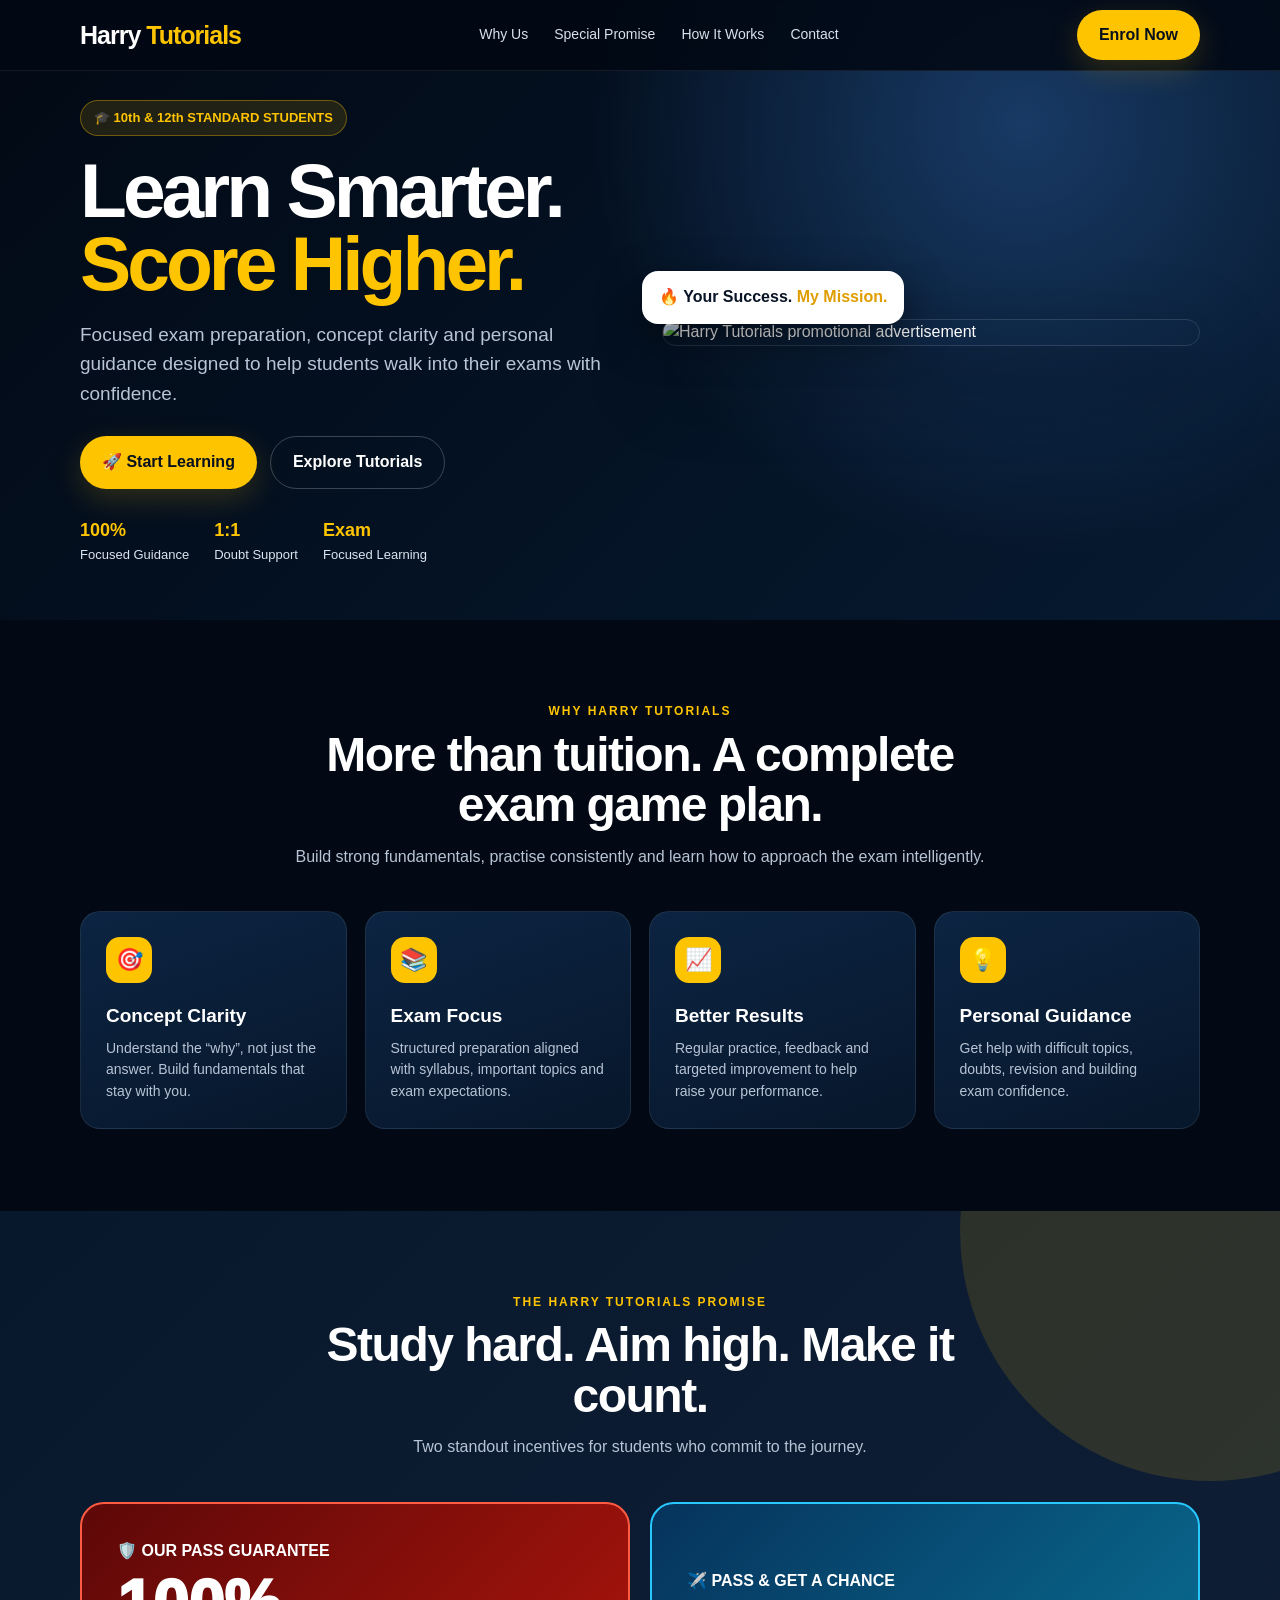
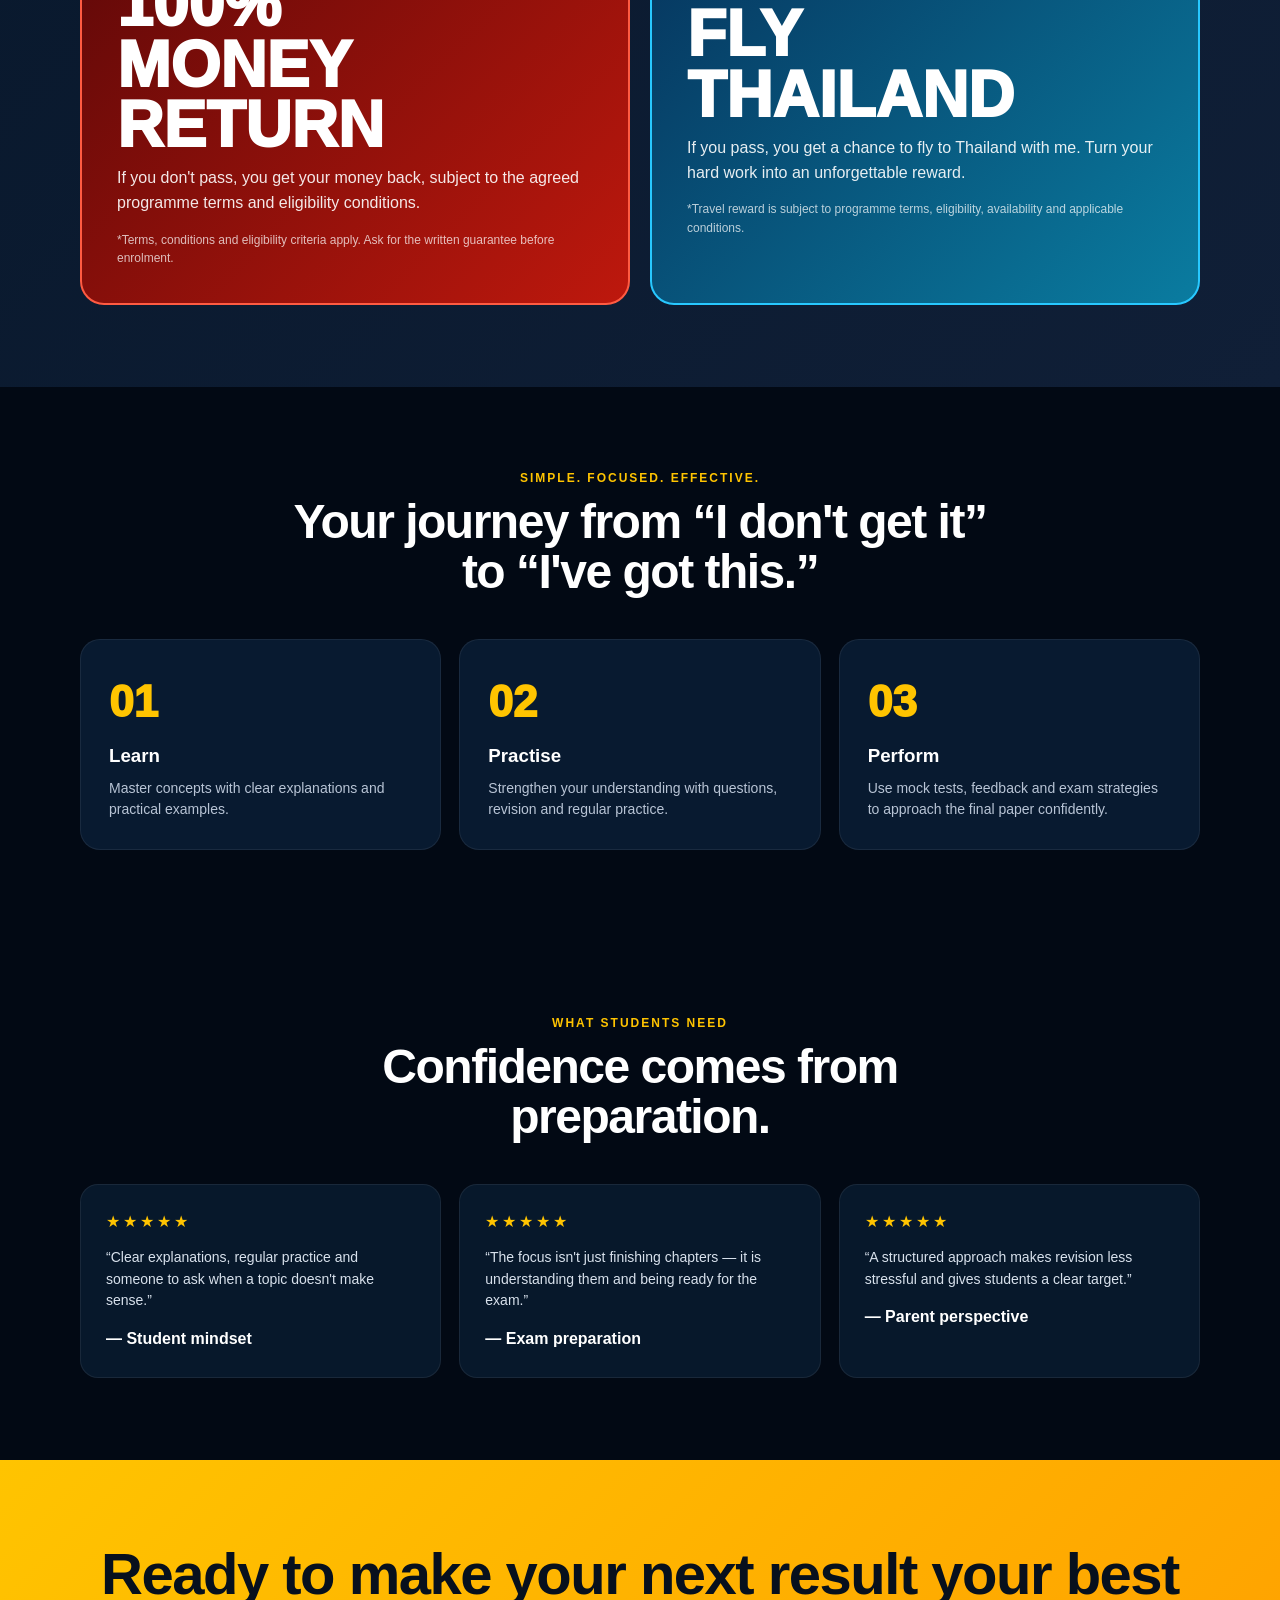
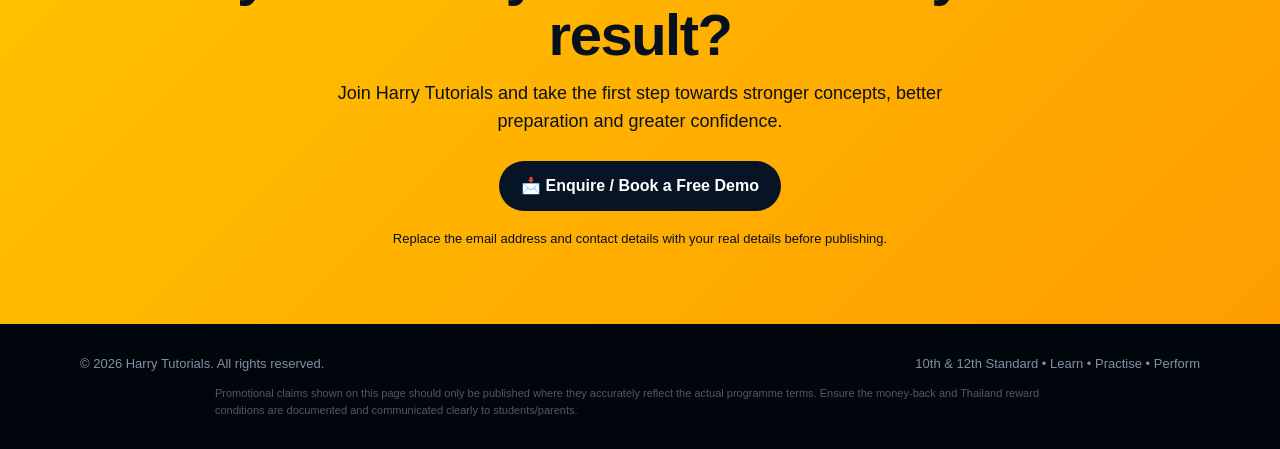
==== index.html @ f88ed21f "Add Harry Tutorials landing page" ====
<!doctype html>
<html lang="en">
<head>
<meta charset="utf-8">
<meta name="viewport" content="width=device-width,initial-scale=1">
<title>Harry Tutorials | Learn Smarter. Score Higher.</title>
<meta name="description" content="Harry Tutorials — focused learning, exam preparation and personalised guidance for 10th and 12th standard students.">
<style>
:root {--navy:#020914;--yellow:#ffc400;--white:#fff;--muted:#b8c4d5}
*{box-sizing:border-box;margin:0;padding:0}html{scroll-behavior:smooth}
body{font-family:Inter,Arial,Helvetica,sans-serif;background:var(--navy);color:var(--white);line-height:1.55}a{color:inherit;text-decoration:none}
.container{width:min(1120px,92%);margin:auto}nav{position:fixed;top:0;left:0;right:0;z-index:20;background:rgba(2,9,20,.88);backdrop-filter:blur(14px);border-bottom:1px solid rgba(255,255,255,.08)}
.navin{height:70px;display:flex;align-items:center;justify-content:space-between}.logo{font-size:25px;font-weight:900;letter-spacing:-1px}.logo span{color:var(--yellow)}
.navlinks{display:flex;gap:26px;font-size:14px;color:#d9e1ec}.navlinks a:hover{color:var(--yellow)}
.btn{display:inline-flex;align-items:center;justify-content:center;gap:8px;background:var(--yellow);color:#07101d;font-weight:900;padding:13px 22px;border-radius:999px;border:0;cursor:pointer;box-shadow:0 10px 30px rgba(255,196,0,.18);transition:.25s}.btn:hover{transform:translateY(-2px)}
.hero{padding:100px 0 55px;background:radial-gradient(circle at 80% 20%,#183a65 0,transparent 38%),linear-gradient(135deg,#020914,#061a31)}.heroGrid{display:grid;grid-template-columns:1fr 1fr;gap:44px;align-items:center}
.badge{display:inline-block;background:rgba(255,196,0,.12);border:1px solid rgba(255,196,0,.35);color:var(--yellow);padding:7px 13px;border-radius:999px;font-weight:800;font-size:13px;margin-bottom:18px}
h1{font-size:clamp(45px,6vw,78px);line-height:.95;letter-spacing:-4px;margin-bottom:20px}h1 span{color:var(--yellow)}.hero p{font-size:19px;color:var(--muted);max-width:590px;margin-bottom:28px}.actions{display:flex;gap:13px;flex-wrap:wrap}
.btn.secondary{background:transparent;color:#fff;border:1px solid rgba(255,255,255,.22);box-shadow:none}.trust{display:flex;gap:25px;margin-top:28px;color:#dce5ef;font-size:13px;flex-wrap:wrap}.trust strong{color:var(--yellow);font-size:18px;display:block}
.heroImg{position:relative}.heroImg img{width:100%;display:block;border-radius:22px;border:1px solid rgba(255,255,255,.12);box-shadow:0 30px 80px rgba(0,0,0,.45)}.float{position:absolute;bottom:22px;left:-20px;background:#fff;color:#081426;padding:14px 17px;border-radius:16px;font-weight:900;box-shadow:0 15px 40px #0008}.float span{color:#df9d00}
section{padding:82px 0}.sectionHead{text-align:center;max-width:700px;margin:0 auto 42px}.kicker{color:var(--yellow);font-weight:900;text-transform:uppercase;letter-spacing:2px;font-size:12px}h2{font-size:clamp(31px,4vw,48px);line-height:1.05;margin:9px 0 14px;letter-spacing:-1.5px}.sectionHead p{color:var(--muted)}
.cards{display:grid;grid-template-columns:repeat(4,1fr);gap:18px}.card{background:linear-gradient(160deg,#0c2442,#07172b);border:1px solid rgba(255,255,255,.08);padding:25px;border-radius:20px;transition:.25s}.card:hover{transform:translateY(-6px);border-color:rgba(255,196,0,.35)}.icon{width:46px;height:46px;display:grid;place-items:center;background:var(--yellow);color:#081426;border-radius:14px;font-size:22px;margin-bottom:18px}.card h3{font-size:19px;margin-bottom:7px}.card p{color:var(--muted);font-size:14px}
.promise{background:linear-gradient(135deg,#08182c,#101f37);position:relative;overflow:hidden}.promise:before{content:"";position:absolute;width:500px;height:500px;background:#ffc40022;border-radius:50%;right:-180px;top:-230px}.promiseGrid{display:grid;grid-template-columns:1fr 1fr;gap:20px;position:relative}.promiseCard{padding:35px;border-radius:24px;min-height:260px;display:flex;flex-direction:column;justify-content:center}.refund{background:linear-gradient(135deg,#5d0808,#be180d);border:2px solid #ff5b42}.thailand{background:linear-gradient(135deg,#06335c,#0a7ca0);border:2px solid #28c8ff}.promiseCard .big{font-size:clamp(38px,5vw,65px);font-weight:1000;line-height:.95;margin:10px 0}.promiseCard p{color:#fff;opacity:.9}.small{font-size:12px;opacity:.72;margin-top:15px}
.steps{display:grid;grid-template-columns:repeat(3,1fr);gap:18px}.step{background:#081a30;border-radius:20px;padding:28px;border:1px solid rgba(255,255,255,.07)}.num{font-size:44px;font-weight:1000;color:var(--yellow)}.step h3{margin:4px 0 8px}.step p{color:var(--muted);font-size:14px}
.testimonial{background:#07182b;border:1px solid rgba(255,255,255,.07);padding:25px;border-radius:18px}.testimonials{display:grid;grid-template-columns:repeat(3,1fr);gap:18px}.stars{color:var(--yellow);letter-spacing:3px;margin-bottom:12px}.testimonial p{color:#d8e1ec;font-size:14px}.testimonial b{display:block;margin-top:15px}
.cta{padding:75px 0;background:linear-gradient(135deg,#ffc400,#ff9d00);color:#07101d;text-align:center}.cta h2{font-size:clamp(35px,5vw,58px)}.cta p{max-width:650px;margin:0 auto 25px;font-size:18px}.cta .btn{background:#071426;color:#fff;box-shadow:none}
footer{padding:30px 0;background:#01060d;color:#8290a3;font-size:13px}.footerin{display:flex;justify-content:space-between;gap:20px;flex-wrap:wrap}.notice{font-size:11px;opacity:.6;margin-top:10px;max-width:850px}
@media(max-width:850px){.navlinks{display:none}.heroGrid,.promiseGrid{grid-template-columns:1fr}.hero{padding-top:95px}.cards{grid-template-columns:1fr 1fr}.steps,.testimonials{grid-template-columns:1fr}.float{left:10px}}
@media(max-width:520px){.cards{grid-template-columns:1fr}section{padding:62px 0}h1{letter-spacing:-2px}}
</style>
</head>
<body>
<nav><div class="container navin"><div class="logo">Harry <span>Tutorials</span></div><div class="navlinks"><a href="#why">Why Us</a><a href="#promise">Special Promise</a><a href="#how">How It Works</a><a href="#contact">Contact</a></div><a class="btn" href="#contact">Enrol Now</a></div></nav>
<header class="hero"><div class="container heroGrid"><div><div class="badge">🎓 10th & 12th STANDARD STUDENTS</div><h1>Learn Smarter.<br><span>Score Higher.</span></h1><p>Focused exam preparation, concept clarity and personal guidance designed to help students walk into their exams with confidence.</p><div class="actions"><a class="btn" href="#contact">🚀 Start Learning</a><a class="btn secondary" href="#why">Explore Tutorials</a></div><div class="trust"><div><strong>100%</strong>Focused Guidance</div><div><strong>1:1</strong>Doubt Support</div><div><strong>Exam</strong>Focused Learning</div></div></div><div class="heroImg"><img src="harry-tutorials-ad.png" alt="Harry Tutorials promotional advertisement"><div class="float">🔥 Your Success. <span>My Mission.</span></div></div></div></header>
<section id="why"><div class="container"><div class="sectionHead"><div class="kicker">Why Harry Tutorials</div><h2>More than tuition. A complete exam game plan.</h2><p>Build strong fundamentals, practise consistently and learn how to approach the exam intelligently.</p></div><div class="cards"><div class="card"><div class="icon">🎯</div><h3>Concept Clarity</h3><p>Understand the “why”, not just the answer. Build fundamentals that stay with you.</p></div><div class="card"><div class="icon">📚</div><h3>Exam Focus</h3><p>Structured preparation aligned with syllabus, important topics and exam expectations.</p></div><div class="card"><div class="icon">📈</div><h3>Better Results</h3><p>Regular practice, feedback and targeted improvement to help raise your performance.</p></div><div class="card"><div class="icon">💡</div><h3>Personal Guidance</h3><p>Get help with difficult topics, doubts, revision and building exam confidence.</p></div></div></div></section>
<section id="promise" class="promise"><div class="container"><div class="sectionHead"><div class="kicker">The Harry Tutorials Promise</div><h2>Study hard. Aim high. Make it count.</h2><p>Two standout incentives for students who commit to the journey.</p></div><div class="promiseGrid"><div class="promiseCard refund"><div>🛡️ <b>OUR PASS GUARANTEE</b></div><div class="big">100%<br>MONEY RETURN</div><p>If you don't pass, you get your money back, subject to the agreed programme terms and eligibility conditions.</p><div class="small">*Terms, conditions and eligibility criteria apply. Ask for the written guarantee before enrolment.</div></div><div class="promiseCard thailand"><div>✈️ <b>PASS & GET A CHANCE</b></div><div class="big">FLY<br>THAILAND</div><p>If you pass, you get a chance to fly to Thailand with me. Turn your hard work into an unforgettable reward.</p><div class="small">*Travel reward is subject to programme terms, eligibility, availability and applicable conditions.</div></div></div></div></section>
<section id="how"><div class="container"><div class="sectionHead"><div class="kicker">Simple. Focused. Effective.</div><h2>Your journey from “I don't get it” to “I've got this.”</h2></div><div class="steps"><div class="step"><div class="num">01</div><h3>Learn</h3><p>Master concepts with clear explanations and practical examples.</p></div><div class="step"><div class="num">02</div><h3>Practise</h3><p>Strengthen your understanding with questions, revision and regular practice.</p></div><div class="step"><div class="num">03</div><h3>Perform</h3><p>Use mock tests, feedback and exam strategies to approach the final paper confidently.</p></div></div></div></section>
<section><div class="container"><div class="sectionHead"><div class="kicker">What Students Need</div><h2>Confidence comes from preparation.</h2></div><div class="testimonials"><div class="testimonial"><div class="stars">★★★★★</div><p>“Clear explanations, regular practice and someone to ask when a topic doesn't make sense.”</p><b>— Student mindset</b></div><div class="testimonial"><div class="stars">★★★★★</div><p>“The focus isn't just finishing chapters — it is understanding them and being ready for the exam.”</p><b>— Exam preparation</b></div><div class="testimonial"><div class="stars">★★★★★</div><p>“A structured approach makes revision less stressful and gives students a clear target.”</p><b>— Parent perspective</b></div></div></div></section>
<section id="contact" class="cta"><div class="container"><h2>Ready to make your next result your best result?</h2><p>Join Harry Tutorials and take the first step towards stronger concepts, better preparation and greater confidence.</p><a class="btn" href="mailto:harrytutorials@example.com?subject=Harry%20Tutorials%20Enquiry">📩 Enquire / Book a Free Demo</a><p style="font-size:13px;margin-top:18px;margin-bottom:0">Replace the email address and contact details with your real details before publishing.</p></div></section>
<footer><div class="container footerin"><div>© 2026 Harry Tutorials. All rights reserved.</div><div>10th & 12th Standard • Learn • Practise • Perform</div></div><div class="container notice">Promotional claims shown on this page should only be published where they accurately reflect the actual programme terms. Ensure the money-back and Thailand reward conditions are documented and communicated clearly to students/parents.</div></footer>
</body></html>
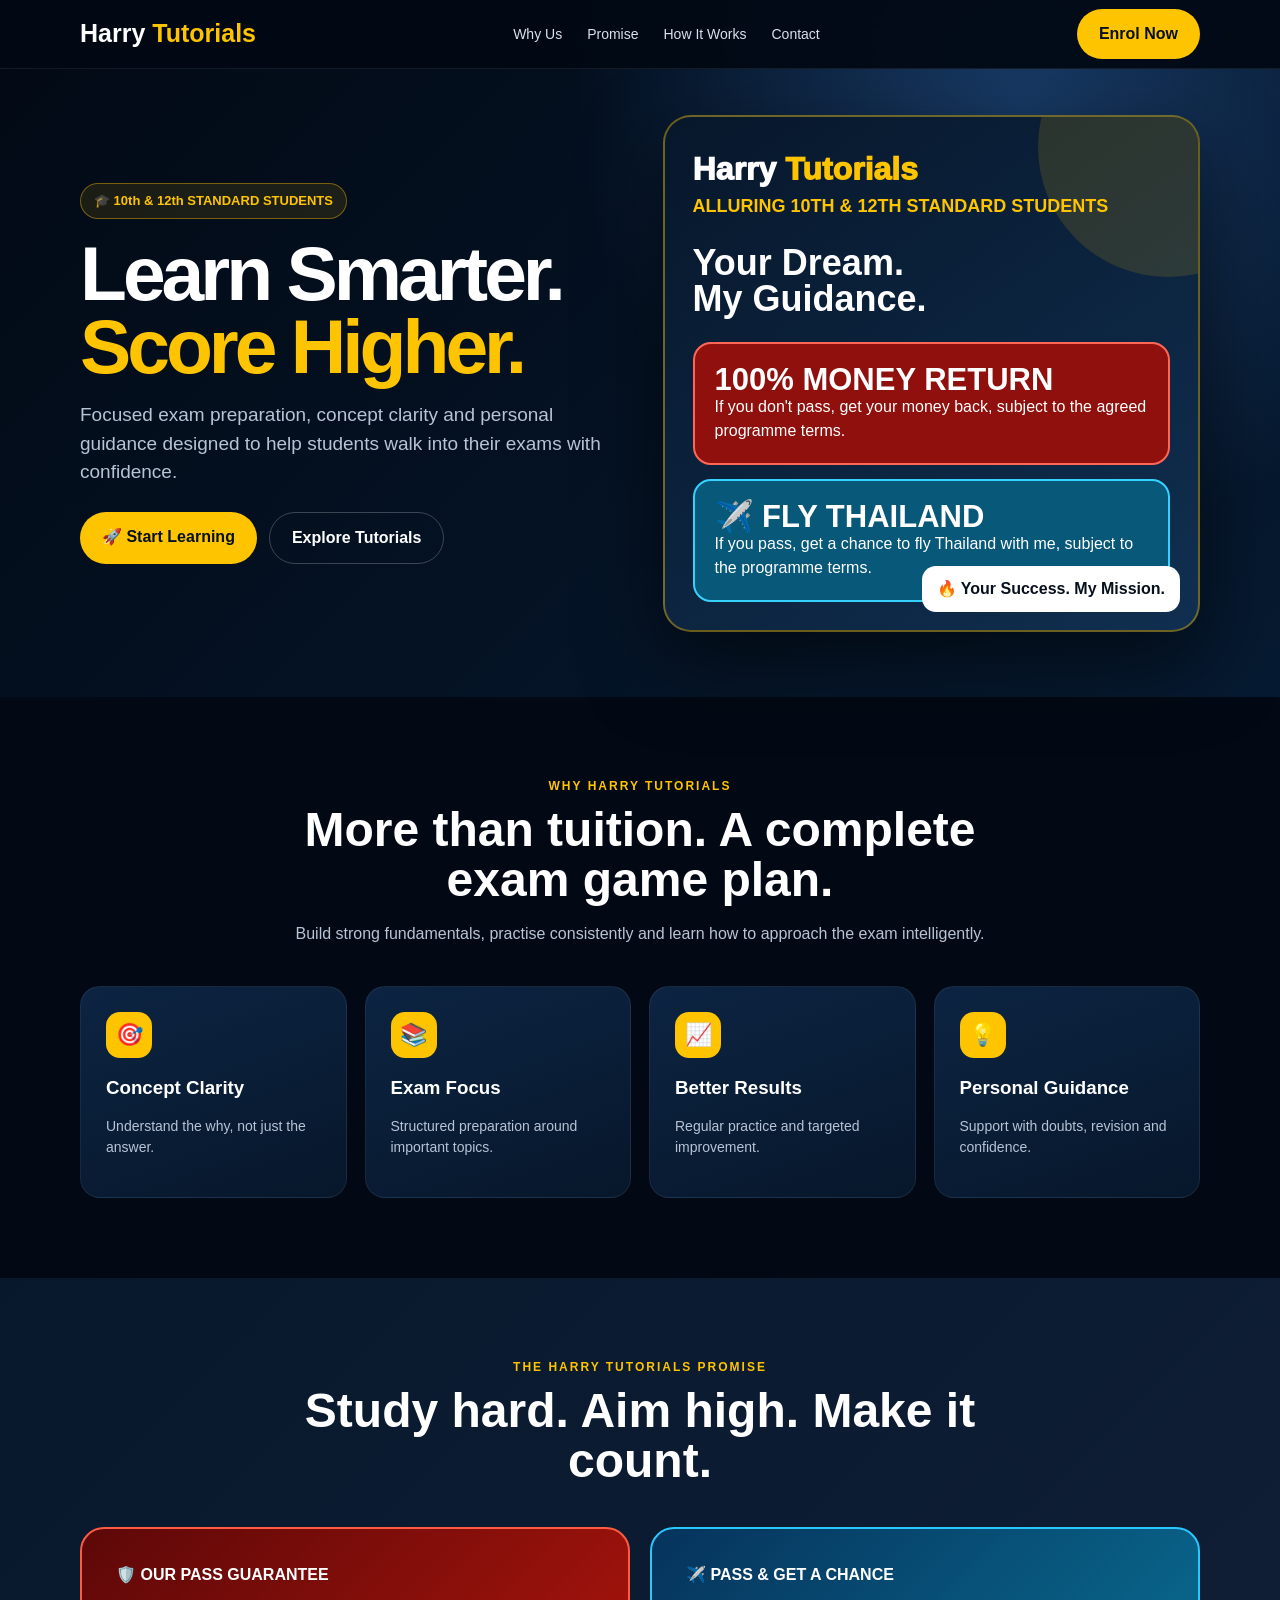
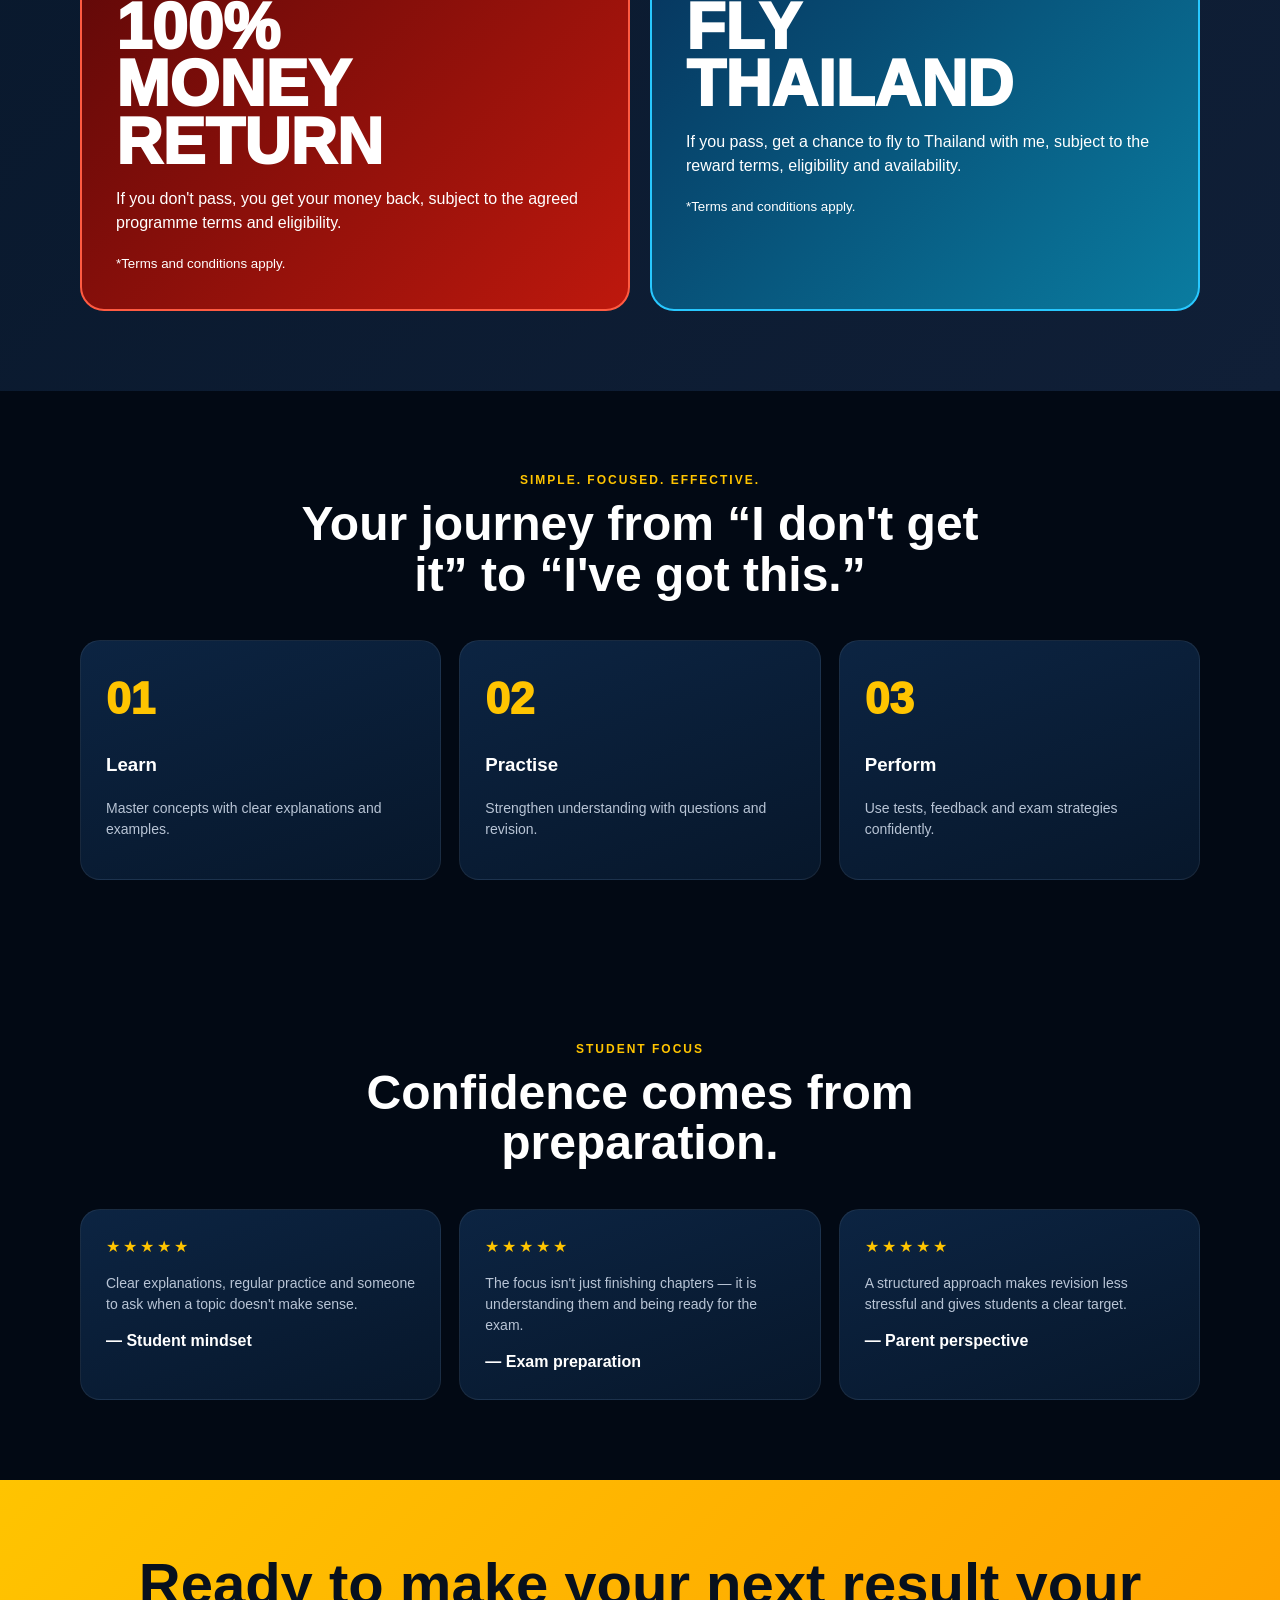
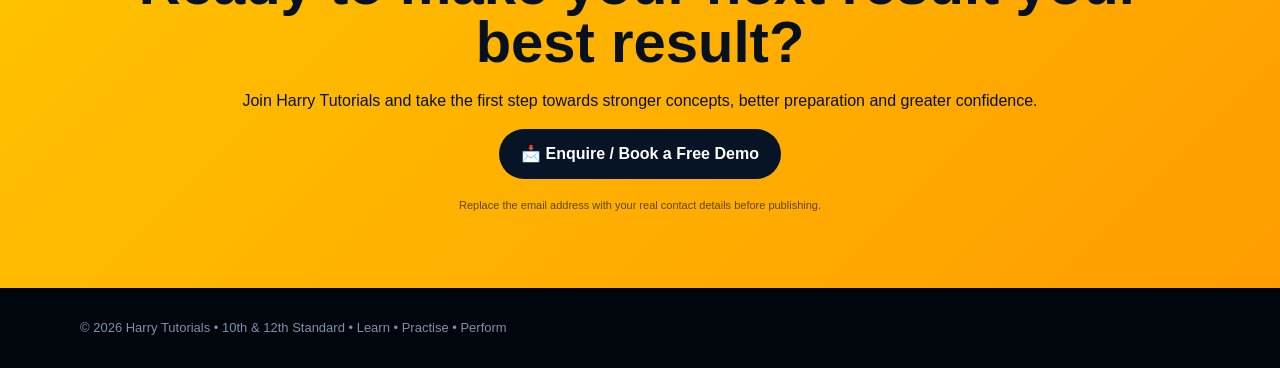
==== commit c828e32d: "Improve Harry Tutorials landing page" ====
--- a/index.html
+++ b/index.html
@@ -1,41 +1 @@
-<!doctype html>
-<html lang="en">
-<head>
-<meta charset="utf-8">
-<meta name="viewport" content="width=device-width,initial-scale=1">
-<title>Harry Tutorials | Learn Smarter. Score Higher.</title>
-<meta name="description" content="Harry Tutorials — focused learning, exam preparation and personalised guidance for 10th and 12th standard students.">
-<style>
-:root {--navy:#020914;--yellow:#ffc400;--white:#fff;--muted:#b8c4d5}
-*{box-sizing:border-box;margin:0;padding:0}html{scroll-behavior:smooth}
-body{font-family:Inter,Arial,Helvetica,sans-serif;background:var(--navy);color:var(--white);line-height:1.55}a{color:inherit;text-decoration:none}
-.container{width:min(1120px,92%);margin:auto}nav{position:fixed;top:0;left:0;right:0;z-index:20;background:rgba(2,9,20,.88);backdrop-filter:blur(14px);border-bottom:1px solid rgba(255,255,255,.08)}
-.navin{height:70px;display:flex;align-items:center;justify-content:space-between}.logo{font-size:25px;font-weight:900;letter-spacing:-1px}.logo span{color:var(--yellow)}
-.navlinks{display:flex;gap:26px;font-size:14px;color:#d9e1ec}.navlinks a:hover{color:var(--yellow)}
-.btn{display:inline-flex;align-items:center;justify-content:center;gap:8px;background:var(--yellow);color:#07101d;font-weight:900;padding:13px 22px;border-radius:999px;border:0;cursor:pointer;box-shadow:0 10px 30px rgba(255,196,0,.18);transition:.25s}.btn:hover{transform:translateY(-2px)}
-.hero{padding:100px 0 55px;background:radial-gradient(circle at 80% 20%,#183a65 0,transparent 38%),linear-gradient(135deg,#020914,#061a31)}.heroGrid{display:grid;grid-template-columns:1fr 1fr;gap:44px;align-items:center}
-.badge{display:inline-block;background:rgba(255,196,0,.12);border:1px solid rgba(255,196,0,.35);color:var(--yellow);padding:7px 13px;border-radius:999px;font-weight:800;font-size:13px;margin-bottom:18px}
-h1{font-size:clamp(45px,6vw,78px);line-height:.95;letter-spacing:-4px;margin-bottom:20px}h1 span{color:var(--yellow)}.hero p{font-size:19px;color:var(--muted);max-width:590px;margin-bottom:28px}.actions{display:flex;gap:13px;flex-wrap:wrap}
-.btn.secondary{background:transparent;color:#fff;border:1px solid rgba(255,255,255,.22);box-shadow:none}.trust{display:flex;gap:25px;margin-top:28px;color:#dce5ef;font-size:13px;flex-wrap:wrap}.trust strong{color:var(--yellow);font-size:18px;display:block}
-.heroImg{position:relative}.heroImg img{width:100%;display:block;border-radius:22px;border:1px solid rgba(255,255,255,.12);box-shadow:0 30px 80px rgba(0,0,0,.45)}.float{position:absolute;bottom:22px;left:-20px;background:#fff;color:#081426;padding:14px 17px;border-radius:16px;font-weight:900;box-shadow:0 15px 40px #0008}.float span{color:#df9d00}
-section{padding:82px 0}.sectionHead{text-align:center;max-width:700px;margin:0 auto 42px}.kicker{color:var(--yellow);font-weight:900;text-transform:uppercase;letter-spacing:2px;font-size:12px}h2{font-size:clamp(31px,4vw,48px);line-height:1.05;margin:9px 0 14px;letter-spacing:-1.5px}.sectionHead p{color:var(--muted)}
-.cards{display:grid;grid-template-columns:repeat(4,1fr);gap:18px}.card{background:linear-gradient(160deg,#0c2442,#07172b);border:1px solid rgba(255,255,255,.08);padding:25px;border-radius:20px;transition:.25s}.card:hover{transform:translateY(-6px);border-color:rgba(255,196,0,.35)}.icon{width:46px;height:46px;display:grid;place-items:center;background:var(--yellow);color:#081426;border-radius:14px;font-size:22px;margin-bottom:18px}.card h3{font-size:19px;margin-bottom:7px}.card p{color:var(--muted);font-size:14px}
-.promise{background:linear-gradient(135deg,#08182c,#101f37);position:relative;overflow:hidden}.promise:before{content:"";position:absolute;width:500px;height:500px;background:#ffc40022;border-radius:50%;right:-180px;top:-230px}.promiseGrid{display:grid;grid-template-columns:1fr 1fr;gap:20px;position:relative}.promiseCard{padding:35px;border-radius:24px;min-height:260px;display:flex;flex-direction:column;justify-content:center}.refund{background:linear-gradient(135deg,#5d0808,#be180d);border:2px solid #ff5b42}.thailand{background:linear-gradient(135deg,#06335c,#0a7ca0);border:2px solid #28c8ff}.promiseCard .big{font-size:clamp(38px,5vw,65px);font-weight:1000;line-height:.95;margin:10px 0}.promiseCard p{color:#fff;opacity:.9}.small{font-size:12px;opacity:.72;margin-top:15px}
-.steps{display:grid;grid-template-columns:repeat(3,1fr);gap:18px}.step{background:#081a30;border-radius:20px;padding:28px;border:1px solid rgba(255,255,255,.07)}.num{font-size:44px;font-weight:1000;color:var(--yellow)}.step h3{margin:4px 0 8px}.step p{color:var(--muted);font-size:14px}
-.testimonial{background:#07182b;border:1px solid rgba(255,255,255,.07);padding:25px;border-radius:18px}.testimonials{display:grid;grid-template-columns:repeat(3,1fr);gap:18px}.stars{color:var(--yellow);letter-spacing:3px;margin-bottom:12px}.testimonial p{color:#d8e1ec;font-size:14px}.testimonial b{display:block;margin-top:15px}
-.cta{padding:75px 0;background:linear-gradient(135deg,#ffc400,#ff9d00);color:#07101d;text-align:center}.cta h2{font-size:clamp(35px,5vw,58px)}.cta p{max-width:650px;margin:0 auto 25px;font-size:18px}.cta .btn{background:#071426;color:#fff;box-shadow:none}
-footer{padding:30px 0;background:#01060d;color:#8290a3;font-size:13px}.footerin{display:flex;justify-content:space-between;gap:20px;flex-wrap:wrap}.notice{font-size:11px;opacity:.6;margin-top:10px;max-width:850px}
-@media(max-width:850px){.navlinks{display:none}.heroGrid,.promiseGrid{grid-template-columns:1fr}.hero{padding-top:95px}.cards{grid-template-columns:1fr 1fr}.steps,.testimonials{grid-template-columns:1fr}.float{left:10px}}
-@media(max-width:520px){.cards{grid-template-columns:1fr}section{padding:62px 0}h1{letter-spacing:-2px}}
-</style>
-</head>
-<body>
-<nav><div class="container navin"><div class="logo">Harry <span>Tutorials</span></div><div class="navlinks"><a href="#why">Why Us</a><a href="#promise">Special Promise</a><a href="#how">How It Works</a><a href="#contact">Contact</a></div><a class="btn" href="#contact">Enrol Now</a></div></nav>
-<header class="hero"><div class="container heroGrid"><div><div class="badge">🎓 10th & 12th STANDARD STUDENTS</div><h1>Learn Smarter.<br><span>Score Higher.</span></h1><p>Focused exam preparation, concept clarity and personal guidance designed to help students walk into their exams with confidence.</p><div class="actions"><a class="btn" href="#contact">🚀 Start Learning</a><a class="btn secondary" href="#why">Explore Tutorials</a></div><div class="trust"><div><strong>100%</strong>Focused Guidance</div><div><strong>1:1</strong>Doubt Support</div><div><strong>Exam</strong>Focused Learning</div></div></div><div class="heroImg"><img src="harry-tutorials-ad.png" alt="Harry Tutorials promotional advertisement"><div class="float">🔥 Your Success. <span>My Mission.</span></div></div></div></header>
-<section id="why"><div class="container"><div class="sectionHead"><div class="kicker">Why Harry Tutorials</div><h2>More than tuition. A complete exam game plan.</h2><p>Build strong fundamentals, practise consistently and learn how to approach the exam intelligently.</p></div><div class="cards"><div class="card"><div class="icon">🎯</div><h3>Concept Clarity</h3><p>Understand the “why”, not just the answer. Build fundamentals that stay with you.</p></div><div class="card"><div class="icon">📚</div><h3>Exam Focus</h3><p>Structured preparation aligned with syllabus, important topics and exam expectations.</p></div><div class="card"><div class="icon">📈</div><h3>Better Results</h3><p>Regular practice, feedback and targeted improvement to help raise your performance.</p></div><div class="card"><div class="icon">💡</div><h3>Personal Guidance</h3><p>Get help with difficult topics, doubts, revision and building exam confidence.</p></div></div></div></section>
-<section id="promise" class="promise"><div class="container"><div class="sectionHead"><div class="kicker">The Harry Tutorials Promise</div><h2>Study hard. Aim high. Make it count.</h2><p>Two standout incentives for students who commit to the journey.</p></div><div class="promiseGrid"><div class="promiseCard refund"><div>🛡️ <b>OUR PASS GUARANTEE</b></div><div class="big">100%<br>MONEY RETURN</div><p>If you don't pass, you get your money back, subject to the agreed programme terms and eligibility conditions.</p><div class="small">*Terms, conditions and eligibility criteria apply. Ask for the written guarantee before enrolment.</div></div><div class="promiseCard thailand"><div>✈️ <b>PASS & GET A CHANCE</b></div><div class="big">FLY<br>THAILAND</div><p>If you pass, you get a chance to fly to Thailand with me. Turn your hard work into an unforgettable reward.</p><div class="small">*Travel reward is subject to programme terms, eligibility, availability and applicable conditions.</div></div></div></div></section>
-<section id="how"><div class="container"><div class="sectionHead"><div class="kicker">Simple. Focused. Effective.</div><h2>Your journey from “I don't get it” to “I've got this.”</h2></div><div class="steps"><div class="step"><div class="num">01</div><h3>Learn</h3><p>Master concepts with clear explanations and practical examples.</p></div><div class="step"><div class="num">02</div><h3>Practise</h3><p>Strengthen your understanding with questions, revision and regular practice.</p></div><div class="step"><div class="num">03</div><h3>Perform</h3><p>Use mock tests, feedback and exam strategies to approach the final paper confidently.</p></div></div></div></section>
-<section><div class="container"><div class="sectionHead"><div class="kicker">What Students Need</div><h2>Confidence comes from preparation.</h2></div><div class="testimonials"><div class="testimonial"><div class="stars">★★★★★</div><p>“Clear explanations, regular practice and someone to ask when a topic doesn't make sense.”</p><b>— Student mindset</b></div><div class="testimonial"><div class="stars">★★★★★</div><p>“The focus isn't just finishing chapters — it is understanding them and being ready for the exam.”</p><b>— Exam preparation</b></div><div class="testimonial"><div class="stars">★★★★★</div><p>“A structured approach makes revision less stressful and gives students a clear target.”</p><b>— Parent perspective</b></div></div></div></section>
-<section id="contact" class="cta"><div class="container"><h2>Ready to make your next result your best result?</h2><p>Join Harry Tutorials and take the first step towards stronger concepts, better preparation and greater confidence.</p><a class="btn" href="mailto:harrytutorials@example.com?subject=Harry%20Tutorials%20Enquiry">📩 Enquire / Book a Free Demo</a><p style="font-size:13px;margin-top:18px;margin-bottom:0">Replace the email address and contact details with your real details before publishing.</p></div></section>
-<footer><div class="container footerin"><div>© 2026 Harry Tutorials. All rights reserved.</div><div>10th & 12th Standard • Learn • Practise • Perform</div></div><div class="container notice">Promotional claims shown on this page should only be published where they accurately reflect the actual programme terms. Ensure the money-back and Thailand reward conditions are documented and communicated clearly to students/parents.</div></footer>
-</body></html>+<!doctype html><html lang="en"><head><meta charset="utf-8"><meta name="viewport" content="width=device-width,initial-scale=1"><title>Harry Tutorials | 10th & 12th Standard</title><style>:root{--y:#ffc400;--n:#020914;--b:#0b203b;--m:#b8c4d5}*{box-sizing:border-box}html{scroll-behavior:smooth}body{margin:0;font-family:Arial,Helvetica,sans-serif;background:var(--n);color:white;line-height:1.5}a{text-decoration:none;color:inherit}.wrap{width:min(1120px,92%);margin:auto}.nav{position:fixed;top:0;left:0;right:0;z-index:10;background:#020914ee;backdrop-filter:blur(12px);border-bottom:1px solid #ffffff14}.navin{height:68px;display:flex;align-items:center;justify-content:space-between}.logo{font-size:25px;font-weight:900}.logo span{color:var(--y)}.links{display:flex;gap:25px;font-size:14px;color:#d9e1ec}.btn{display:inline-block;background:var(--y);color:#07101d;padding:13px 22px;border-radius:999px;font-weight:900}.hero{padding:115px 0 65px;background:radial-gradient(circle at 80% 15%,#183a65,transparent 38%),linear-gradient(135deg,#020914,#061a31)}.grid{display:grid;grid-template-columns:1fr 1fr;gap:45px;align-items:center}.badge{display:inline-block;padding:7px 13px;border:1px solid #ffc40066;background:#ffc4001a;color:var(--y);border-radius:999px;font-size:13px;font-weight:800}.hero h1{font-size:clamp(46px,6vw,78px);line-height:.95;letter-spacing:-4px;margin:18px 0}.hero h1 span{color:var(--y)}.hero p{font-size:19px;color:var(--m);max-width:600px}.actions{display:flex;gap:12px;flex-wrap:wrap;margin-top:25px}.ghost{border:1px solid #ffffff38;background:transparent;color:white}.ad{background:linear-gradient(145deg,#07172b,#102f50);border:2px solid #ffc40066;border-radius:28px;padding:28px;box-shadow:0 30px 80px #0008;position:relative;overflow:hidden}.ad:before{content:"";position:absolute;width:260px;height:260px;background:#ffc40022;border-radius:50%;right:-100px;top:-100px}.adbrand{font-size:32px;font-weight:1000}.adbrand span{color:var(--y)}.ad h2{font-size:36px;margin:25px 0 10px;line-height:1}.ad .student{color:var(--y);font-weight:900;font-size:18px}.ad .offer{margin-top:25px;background:#8f100c;border:2px solid #ff6655;border-radius:18px;padding:20px}.ad .offer b{font-size:31px;display:block;line-height:1}.ad .trip{margin-top:14px;background:#075879;border:2px solid #35d2ff;border-radius:18px;padding:20px}.ad .trip b{font-size:31px;display:block;line-height:1}.ad small{color:#d9e1ec;opacity:.7}.float{position:absolute;bottom:18px;right:18px;background:white;color:#07101d;padding:11px 15px;border-radius:14px;font-weight:900}section{padding:80px 0}.head{text-align:center;max-width:720px;margin:0 auto 40px}.kicker{color:var(--y);font-weight:900;text-transform:uppercase;letter-spacing:2px;font-size:12px}.head h2{font-size:clamp(32px,4vw,48px);line-height:1.05;margin:10px 0}.head p{color:var(--m)}.cards{display:grid;grid-template-columns:repeat(4,1fr);gap:18px}.card,.step,.review{background:linear-gradient(160deg,#0c2442,#07172b);border:1px solid #ffffff12;border-radius:20px;padding:25px}.icon{width:46px;height:46px;display:grid;place-items:center;background:var(--y);color:#081426;border-radius:14px;font-size:22px;margin-bottom:16px}.card h3{margin:0 0 7px}.card p,.step p,.review p{color:var(--m);font-size:14px}.promise{background:linear-gradient(135deg,#08182c,#101f37)}.offers{display:grid;grid-template-columns:1fr 1fr;gap:20px}.offerbox{padding:34px;border-radius:24px}.refund{background:linear-gradient(135deg,#5d0808,#be180d);border:2px solid #ff5b42}.thailand{background:linear-gradient(135deg,#06335c,#0a7ca0);border:2px solid #28c8ff}.big{font-size:clamp(40px,5vw,65px);font-weight:1000;line-height:.9;margin:12px 0}.steps,.reviews{display:grid;grid-template-columns:repeat(3,1fr);gap:18px}.num{font-size:44px;color:var(--y);font-weight:1000}.stars{color:var(--y);letter-spacing:3px}.cta{background:linear-gradient(135deg,#ffc400,#ff9d00);color:#07101d;text-align:center;padding:75px 0}.cta h2{font-size:clamp(35px,5vw,58px);line-height:1;margin:0 0 18px}.dark{background:#071426;color:white}.fine{font-size:11px;opacity:.65;margin-top:18px}footer{padding:30px 0;background:#01060d;color:#8290a3;font-size:13px}@media(max-width:850px){.links{display:none}.grid,.offers{grid-template-columns:1fr}.cards{grid-template-columns:1fr 1fr}.steps,.reviews{grid-template-columns:1fr}}@media(max-width:520px){.cards{grid-template-columns:1fr}.hero h1{letter-spacing:-2px}.ad h2{font-size:30px}}</style></head><body><nav class="nav"><div class="wrap navin"><div class="logo">Harry <span>Tutorials</span></div><div class="links"><a href="#why">Why Us</a><a href="#promise">Promise</a><a href="#how">How It Works</a><a href="#contact">Contact</a></div><a class="btn" href="#contact">Enrol Now</a></div></nav><header class="hero"><div class="wrap grid"><div><div class="badge">🎓 10th & 12th STANDARD STUDENTS</div><h1>Learn Smarter.<br><span>Score Higher.</span></h1><p>Focused exam preparation, concept clarity and personal guidance designed to help students walk into their exams with confidence.</p><div class="actions"><a class="btn" href="#contact">🚀 Start Learning</a><a class="btn ghost" href="#why">Explore Tutorials</a></div></div><div class="ad"><div class="adbrand">Harry <span>Tutorials</span></div><div class="student">ALLURING 10TH & 12TH STANDARD STUDENTS</div><h2>Your Dream.<br>My Guidance.</h2><div class="offer"><b>100% MONEY RETURN</b>If you don't pass, get your money back, subject to the agreed programme terms.</div><div class="trip"><b>✈️ FLY THAILAND</b>If you pass, get a chance to fly Thailand with me, subject to the programme terms.</div><div class="float">🔥 Your Success. My Mission.</div></div></div></header><section id="why"><div class="wrap"><div class="head"><div class="kicker">Why Harry Tutorials</div><h2>More than tuition. A complete exam game plan.</h2><p>Build strong fundamentals, practise consistently and learn how to approach the exam intelligently.</p></div><div class="cards"><div class="card"><div class="icon">🎯</div><h3>Concept Clarity</h3><p>Understand the why, not just the answer.</p></div><div class="card"><div class="icon">📚</div><h3>Exam Focus</h3><p>Structured preparation around important topics.</p></div><div class="card"><div class="icon">📈</div><h3>Better Results</h3><p>Regular practice and targeted improvement.</p></div><div class="card"><div class="icon">💡</div><h3>Personal Guidance</h3><p>Support with doubts, revision and confidence.</p></div></div></div></section><section id="promise" class="promise"><div class="wrap"><div class="head"><div class="kicker">The Harry Tutorials Promise</div><h2>Study hard. Aim high. Make it count.</h2></div><div class="offers"><div class="offerbox refund"><b>🛡️ OUR PASS GUARANTEE</b><div class="big">100%<br>MONEY RETURN</div><p>If you don't pass, you get your money back, subject to the agreed programme terms and eligibility.</p><small>*Terms and conditions apply.</small></div><div class="offerbox thailand"><b>✈️ PASS & GET A CHANCE</b><div class="big">FLY<br>THAILAND</div><p>If you pass, get a chance to fly to Thailand with me, subject to the reward terms, eligibility and availability.</p><small>*Terms and conditions apply.</small></div></div></div></section><section id="how"><div class="wrap"><div class="head"><div class="kicker">Simple. Focused. Effective.</div><h2>Your journey from “I don't get it” to “I've got this.”</h2></div><div class="steps"><div class="step"><div class="num">01</div><h3>Learn</h3><p>Master concepts with clear explanations and examples.</p></div><div class="step"><div class="num">02</div><h3>Practise</h3><p>Strengthen understanding with questions and revision.</p></div><div class="step"><div class="num">03</div><h3>Perform</h3><p>Use tests, feedback and exam strategies confidently.</p></div></div></div></section><section><div class="wrap"><div class="head"><div class="kicker">Student Focus</div><h2>Confidence comes from preparation.</h2></div><div class="reviews"><div class="review"><div class="stars">★★★★★</div><p>Clear explanations, regular practice and someone to ask when a topic doesn't make sense.</p><b>— Student mindset</b></div><div class="review"><div class="stars">★★★★★</div><p>The focus isn't just finishing chapters — it is understanding them and being ready for the exam.</p><b>— Exam preparation</b></div><div class="review"><div class="stars">★★★★★</div><p>A structured approach makes revision less stressful and gives students a clear target.</p><b>— Parent perspective</b></div></div></div></section><section id="contact" class="cta"><div class="wrap"><h2>Ready to make your next result your best result?</h2><p>Join Harry Tutorials and take the first step towards stronger concepts, better preparation and greater confidence.</p><a class="btn dark" href="mailto:harrytutorials@example.com?subject=Harry%20Tutorials%20Enquiry">📩 Enquire / Book a Free Demo</a><div class="fine">Replace the email address with your real contact details before publishing.</div></div></section><footer><div class="wrap">© 2026 Harry Tutorials • 10th & 12th Standard • Learn • Practise • Perform</div></footer></body></html>
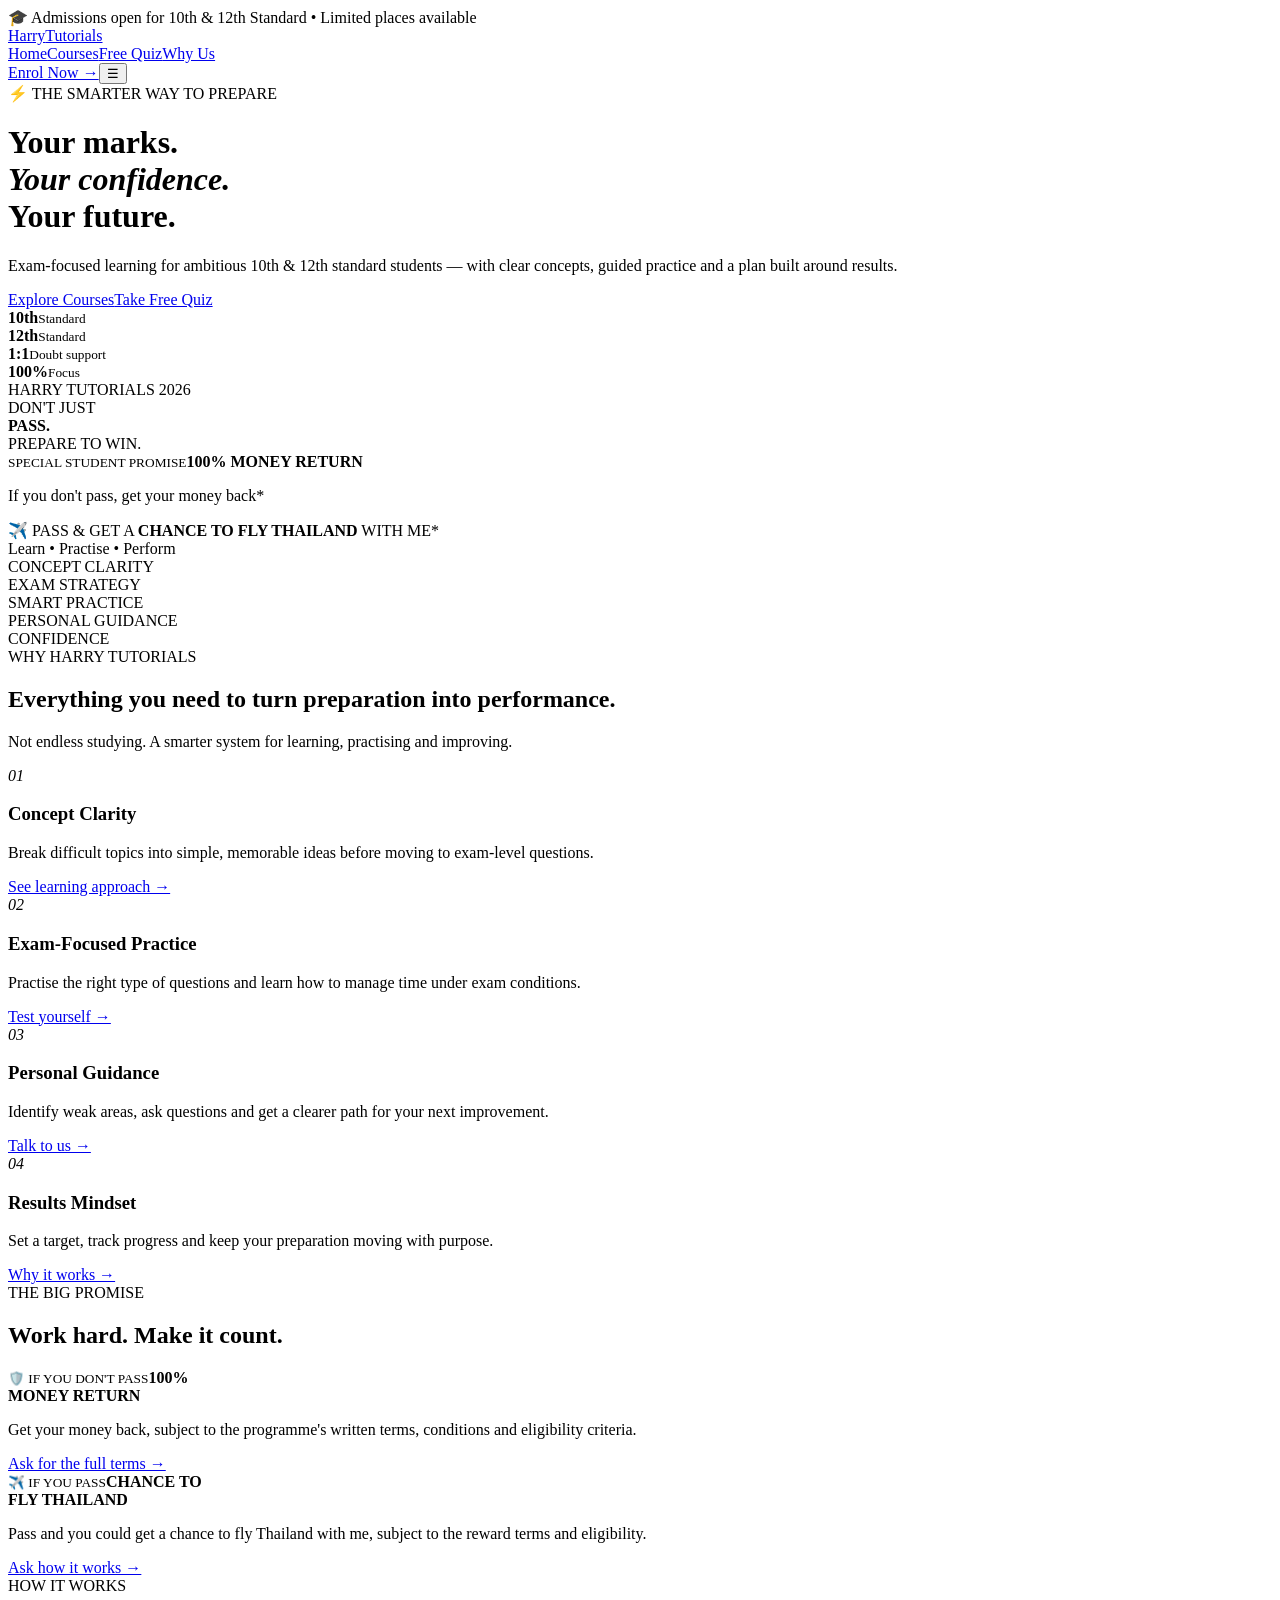
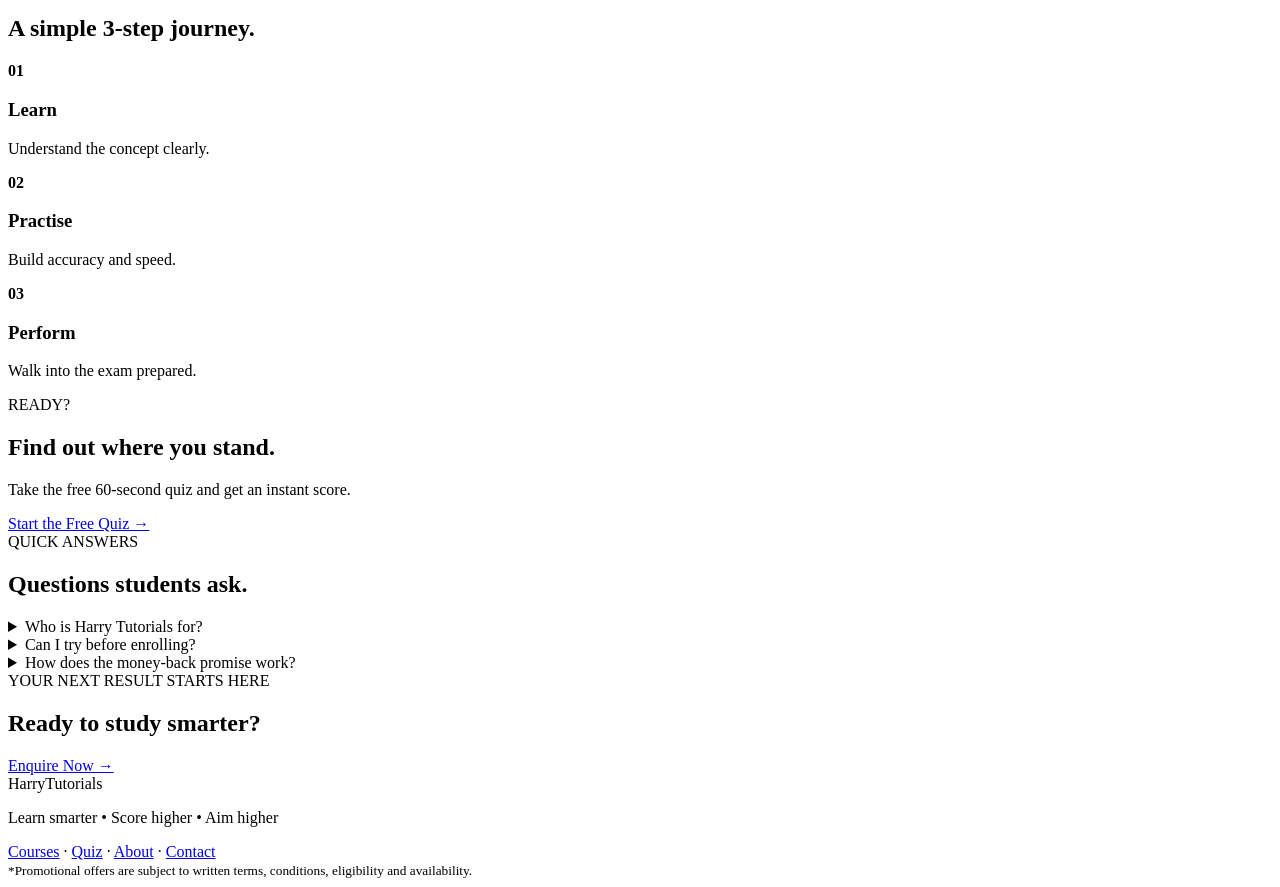
==== commit fb04d39b: "Upgrade Harry Tutorials to Version 3" ====
--- a/index.html
+++ b/index.html
@@ -1 +1,11 @@
-<!doctype html><html lang="en"><head><meta charset="utf-8"><meta name="viewport" content="width=device-width,initial-scale=1"><title>Harry Tutorials | 10th & 12th Standard</title><style>:root{--y:#ffc400;--n:#020914;--b:#0b203b;--m:#b8c4d5}*{box-sizing:border-box}html{scroll-behavior:smooth}body{margin:0;font-family:Arial,Helvetica,sans-serif;background:var(--n);color:white;line-height:1.5}a{text-decoration:none;color:inherit}.wrap{width:min(1120px,92%);margin:auto}.nav{position:fixed;top:0;left:0;right:0;z-index:10;background:#020914ee;backdrop-filter:blur(12px);border-bottom:1px solid #ffffff14}.navin{height:68px;display:flex;align-items:center;justify-content:space-between}.logo{font-size:25px;font-weight:900}.logo span{color:var(--y)}.links{display:flex;gap:25px;font-size:14px;color:#d9e1ec}.btn{display:inline-block;background:var(--y);color:#07101d;padding:13px 22px;border-radius:999px;font-weight:900}.hero{padding:115px 0 65px;background:radial-gradient(circle at 80% 15%,#183a65,transparent 38%),linear-gradient(135deg,#020914,#061a31)}.grid{display:grid;grid-template-columns:1fr 1fr;gap:45px;align-items:center}.badge{display:inline-block;padding:7px 13px;border:1px solid #ffc40066;background:#ffc4001a;color:var(--y);border-radius:999px;font-size:13px;font-weight:800}.hero h1{font-size:clamp(46px,6vw,78px);line-height:.95;letter-spacing:-4px;margin:18px 0}.hero h1 span{color:var(--y)}.hero p{font-size:19px;color:var(--m);max-width:600px}.actions{display:flex;gap:12px;flex-wrap:wrap;margin-top:25px}.ghost{border:1px solid #ffffff38;background:transparent;color:white}.ad{background:linear-gradient(145deg,#07172b,#102f50);border:2px solid #ffc40066;border-radius:28px;padding:28px;box-shadow:0 30px 80px #0008;position:relative;overflow:hidden}.ad:before{content:"";position:absolute;width:260px;height:260px;background:#ffc40022;border-radius:50%;right:-100px;top:-100px}.adbrand{font-size:32px;font-weight:1000}.adbrand span{color:var(--y)}.ad h2{font-size:36px;margin:25px 0 10px;line-height:1}.ad .student{color:var(--y);font-weight:900;font-size:18px}.ad .offer{margin-top:25px;background:#8f100c;border:2px solid #ff6655;border-radius:18px;padding:20px}.ad .offer b{font-size:31px;display:block;line-height:1}.ad .trip{margin-top:14px;background:#075879;border:2px solid #35d2ff;border-radius:18px;padding:20px}.ad .trip b{font-size:31px;display:block;line-height:1}.ad small{color:#d9e1ec;opacity:.7}.float{position:absolute;bottom:18px;right:18px;background:white;color:#07101d;padding:11px 15px;border-radius:14px;font-weight:900}section{padding:80px 0}.head{text-align:center;max-width:720px;margin:0 auto 40px}.kicker{color:var(--y);font-weight:900;text-transform:uppercase;letter-spacing:2px;font-size:12px}.head h2{font-size:clamp(32px,4vw,48px);line-height:1.05;margin:10px 0}.head p{color:var(--m)}.cards{display:grid;grid-template-columns:repeat(4,1fr);gap:18px}.card,.step,.review{background:linear-gradient(160deg,#0c2442,#07172b);border:1px solid #ffffff12;border-radius:20px;padding:25px}.icon{width:46px;height:46px;display:grid;place-items:center;background:var(--y);color:#081426;border-radius:14px;font-size:22px;margin-bottom:16px}.card h3{margin:0 0 7px}.card p,.step p,.review p{color:var(--m);font-size:14px}.promise{background:linear-gradient(135deg,#08182c,#101f37)}.offers{display:grid;grid-template-columns:1fr 1fr;gap:20px}.offerbox{padding:34px;border-radius:24px}.refund{background:linear-gradient(135deg,#5d0808,#be180d);border:2px solid #ff5b42}.thailand{background:linear-gradient(135deg,#06335c,#0a7ca0);border:2px solid #28c8ff}.big{font-size:clamp(40px,5vw,65px);font-weight:1000;line-height:.9;margin:12px 0}.steps,.reviews{display:grid;grid-template-columns:repeat(3,1fr);gap:18px}.num{font-size:44px;color:var(--y);font-weight:1000}.stars{color:var(--y);letter-spacing:3px}.cta{background:linear-gradient(135deg,#ffc400,#ff9d00);color:#07101d;text-align:center;padding:75px 0}.cta h2{font-size:clamp(35px,5vw,58px);line-height:1;margin:0 0 18px}.dark{background:#071426;color:white}.fine{font-size:11px;opacity:.65;margin-top:18px}footer{padding:30px 0;background:#01060d;color:#8290a3;font-size:13px}@media(max-width:850px){.links{display:none}.grid,.offers{grid-template-columns:1fr}.cards{grid-template-columns:1fr 1fr}.steps,.reviews{grid-template-columns:1fr}}@media(max-width:520px){.cards{grid-template-columns:1fr}.hero h1{letter-spacing:-2px}.ad h2{font-size:30px}}</style></head><body><nav class="nav"><div class="wrap navin"><div class="logo">Harry <span>Tutorials</span></div><div class="links"><a href="#why">Why Us</a><a href="#promise">Promise</a><a href="#how">How It Works</a><a href="#contact">Contact</a></div><a class="btn" href="#contact">Enrol Now</a></div></nav><header class="hero"><div class="wrap grid"><div><div class="badge">🎓 10th & 12th STANDARD STUDENTS</div><h1>Learn Smarter.<br><span>Score Higher.</span></h1><p>Focused exam preparation, concept clarity and personal guidance designed to help students walk into their exams with confidence.</p><div class="actions"><a class="btn" href="#contact">🚀 Start Learning</a><a class="btn ghost" href="#why">Explore Tutorials</a></div></div><div class="ad"><div class="adbrand">Harry <span>Tutorials</span></div><div class="student">ALLURING 10TH & 12TH STANDARD STUDENTS</div><h2>Your Dream.<br>My Guidance.</h2><div class="offer"><b>100% MONEY RETURN</b>If you don't pass, get your money back, subject to the agreed programme terms.</div><div class="trip"><b>✈️ FLY THAILAND</b>If you pass, get a chance to fly Thailand with me, subject to the programme terms.</div><div class="float">🔥 Your Success. My Mission.</div></div></div></header><section id="why"><div class="wrap"><div class="head"><div class="kicker">Why Harry Tutorials</div><h2>More than tuition. A complete exam game plan.</h2><p>Build strong fundamentals, practise consistently and learn how to approach the exam intelligently.</p></div><div class="cards"><div class="card"><div class="icon">🎯</div><h3>Concept Clarity</h3><p>Understand the why, not just the answer.</p></div><div class="card"><div class="icon">📚</div><h3>Exam Focus</h3><p>Structured preparation around important topics.</p></div><div class="card"><div class="icon">📈</div><h3>Better Results</h3><p>Regular practice and targeted improvement.</p></div><div class="card"><div class="icon">💡</div><h3>Personal Guidance</h3><p>Support with doubts, revision and confidence.</p></div></div></div></section><section id="promise" class="promise"><div class="wrap"><div class="head"><div class="kicker">The Harry Tutorials Promise</div><h2>Study hard. Aim high. Make it count.</h2></div><div class="offers"><div class="offerbox refund"><b>🛡️ OUR PASS GUARANTEE</b><div class="big">100%<br>MONEY RETURN</div><p>If you don't pass, you get your money back, subject to the agreed programme terms and eligibility.</p><small>*Terms and conditions apply.</small></div><div class="offerbox thailand"><b>✈️ PASS & GET A CHANCE</b><div class="big">FLY<br>THAILAND</div><p>If you pass, get a chance to fly to Thailand with me, subject to the reward terms, eligibility and availability.</p><small>*Terms and conditions apply.</small></div></div></div></section><section id="how"><div class="wrap"><div class="head"><div class="kicker">Simple. Focused. Effective.</div><h2>Your journey from “I don't get it” to “I've got this.”</h2></div><div class="steps"><div class="step"><div class="num">01</div><h3>Learn</h3><p>Master concepts with clear explanations and examples.</p></div><div class="step"><div class="num">02</div><h3>Practise</h3><p>Strengthen understanding with questions and revision.</p></div><div class="step"><div class="num">03</div><h3>Perform</h3><p>Use tests, feedback and exam strategies confidently.</p></div></div></div></section><section><div class="wrap"><div class="head"><div class="kicker">Student Focus</div><h2>Confidence comes from preparation.</h2></div><div class="reviews"><div class="review"><div class="stars">★★★★★</div><p>Clear explanations, regular practice and someone to ask when a topic doesn't make sense.</p><b>— Student mindset</b></div><div class="review"><div class="stars">★★★★★</div><p>The focus isn't just finishing chapters — it is understanding them and being ready for the exam.</p><b>— Exam preparation</b></div><div class="review"><div class="stars">★★★★★</div><p>A structured approach makes revision less stressful and gives students a clear target.</p><b>— Parent perspective</b></div></div></div></section><section id="contact" class="cta"><div class="wrap"><h2>Ready to make your next result your best result?</h2><p>Join Harry Tutorials and take the first step towards stronger concepts, better preparation and greater confidence.</p><a class="btn dark" href="mailto:harrytutorials@example.com?subject=Harry%20Tutorials%20Enquiry">📩 Enquire / Book a Free Demo</a><div class="fine">Replace the email address with your real contact details before publishing.</div></div></section><footer><div class="wrap">© 2026 Harry Tutorials • 10th & 12th Standard • Learn • Practise • Perform</div></footer></body></html>+<!doctype html><html lang="en"><head><meta charset="utf-8"><meta name="viewport" content="width=device-width,initial-scale=1"><title>Harry Tutorials | Learn Smarter • Score Higher</title><meta name="description" content="Harry Tutorials for 10th and 12th standard students."><link rel="stylesheet" href="style.css"></head><body>
+<div class="topbar">🎓 Admissions open for 10th & 12th Standard <span>•</span> Limited places available</div>
+<nav><a class="brand" href="index.html">Harry<span>Tutorials</span></a><div class="navlinks"><a class="active" href="index.html">Home</a><a href="courses.html">Courses</a><a href="quiz.html">Free Quiz</a><a href="about.html">Why Us</a></div><a class="navcta" href="contact.html">Enrol Now →</a><button class="hamb" onclick="document.body.classList.toggle('menu')">☰</button></nav>
+<header class="hero"><div class="heroGlow"></div><div class="heroCopy"><div class="eyebrow">⚡ THE SMARTER WAY TO PREPARE</div><h1>Your marks.<br><em>Your confidence.</em><br>Your future.</h1><p>Exam-focused learning for ambitious 10th & 12th standard students — with clear concepts, guided practice and a plan built around results.</p><div class="actions"><a class="btn gold" href="courses.html">Explore Courses</a><a class="btn ghost" href="quiz.html">Take Free Quiz</a></div><div class="miniStats"><div><b>10th</b><small>Standard</small></div><div><b>12th</b><small>Standard</small></div><div><b>1:1</b><small>Doubt support</small></div><div><b>100%</b><small>Focus</small></div></div></div><div class="heroCard"><div class="posterTop">HARRY TUTORIALS <span>2026</span></div><div class="posterTitle">DON'T JUST<br><strong>PASS.</strong><br>PREPARE TO WIN.</div><div class="posterLine"></div><div class="posterOffer"><small>SPECIAL STUDENT PROMISE</small><b>100% MONEY RETURN</b><p>If you don't pass, get your money back*</p></div><div class="posterTrip">✈️ PASS & GET A <strong>CHANCE TO FLY THAILAND</strong> WITH ME*</div><div class="posterFoot">Learn • Practise • Perform</div></div></header>
+<section class="ticker"><div>CONCEPT CLARITY</div><div>EXAM STRATEGY</div><div>SMART PRACTICE</div><div>PERSONAL GUIDANCE</div><div>CONFIDENCE</div></section>
+<section class="section" id="why"><div class="sectionHead"><span>WHY HARRY TUTORIALS</span><h2>Everything you need to turn preparation into performance.</h2><p>Not endless studying. A smarter system for learning, practising and improving.</p></div><div class="featureGrid"><article class="feature"><i>01</i><h3>Concept Clarity</h3><p>Break difficult topics into simple, memorable ideas before moving to exam-level questions.</p><a href="courses.html">See learning approach →</a></article><article class="feature"><i>02</i><h3>Exam-Focused Practice</h3><p>Practise the right type of questions and learn how to manage time under exam conditions.</p><a href="quiz.html">Test yourself →</a></article><article class="feature"><i>03</i><h3>Personal Guidance</h3><p>Identify weak areas, ask questions and get a clearer path for your next improvement.</p><a href="contact.html">Talk to us →</a></article><article class="feature highlight"><i>04</i><h3>Results Mindset</h3><p>Set a target, track progress and keep your preparation moving with purpose.</p><a href="about.html">Why it works →</a></article></div></section>
+<section class="promise"><div class="sectionHead light"><span>THE BIG PROMISE</span><h2>Work hard. Make it count.</h2></div><div class="promiseGrid"><div class="promiseBox refund"><small>🛡️ IF YOU DON'T PASS</small><strong>100%<br>MONEY RETURN</strong><p>Get your money back, subject to the programme's written terms, conditions and eligibility criteria.</p><a href="contact.html">Ask for the full terms →</a></div><div class="promiseBox thailand"><small>✈️ IF YOU PASS</small><strong>CHANCE TO<br>FLY THAILAND</strong><p>Pass and you could get a chance to fly Thailand with me, subject to the reward terms and eligibility.</p><a href="contact.html">Ask how it works →</a></div></div></section>
+<section class="section"><div class="sectionHead"><span>HOW IT WORKS</span><h2>A simple 3-step journey.</h2></div><div class="steps"><div><b>01</b><h3>Learn</h3><p>Understand the concept clearly.</p></div><div><b>02</b><h3>Practise</h3><p>Build accuracy and speed.</p></div><div><b>03</b><h3>Perform</h3><p>Walk into the exam prepared.</p></div></div></section>
+<section class="darkBand"><div><span>READY?</span><h2>Find out where you stand.</h2><p>Take the free 60-second quiz and get an instant score.</p></div><a class="btn gold" href="quiz.html">Start the Free Quiz →</a></section>
+<section class="section faq"><div class="sectionHead"><span>QUICK ANSWERS</span><h2>Questions students ask.</h2></div><details><summary>Who is Harry Tutorials for?</summary><p>Students preparing for 10th and 12th standard examinations who want structured, exam-focused guidance.</p></details><details><summary>Can I try before enrolling?</summary><p>Use the free quiz first, then contact Harry Tutorials about a demo or programme options.</p></details><details><summary>How does the money-back promise work?</summary><p>The promotional promise is subject to written programme terms, conditions and eligibility. Ask for those terms before enrolling.</p></details></section>
+<section class="cta"><div><span>YOUR NEXT RESULT STARTS HERE</span><h2>Ready to study smarter?</h2></div><a class="btn dark" href="contact.html">Enquire Now →</a></section><footer><div class="brand">Harry<span>Tutorials</span></div><p>Learn smarter • Score higher • Aim higher</p><div><a href="courses.html">Courses</a> · <a href="quiz.html">Quiz</a> · <a href="about.html">About</a> · <a href="contact.html">Contact</a></div><small>*Promotional offers are subject to written terms, conditions, eligibility and availability.</small></footer><script src="script.js"></script></body></html>
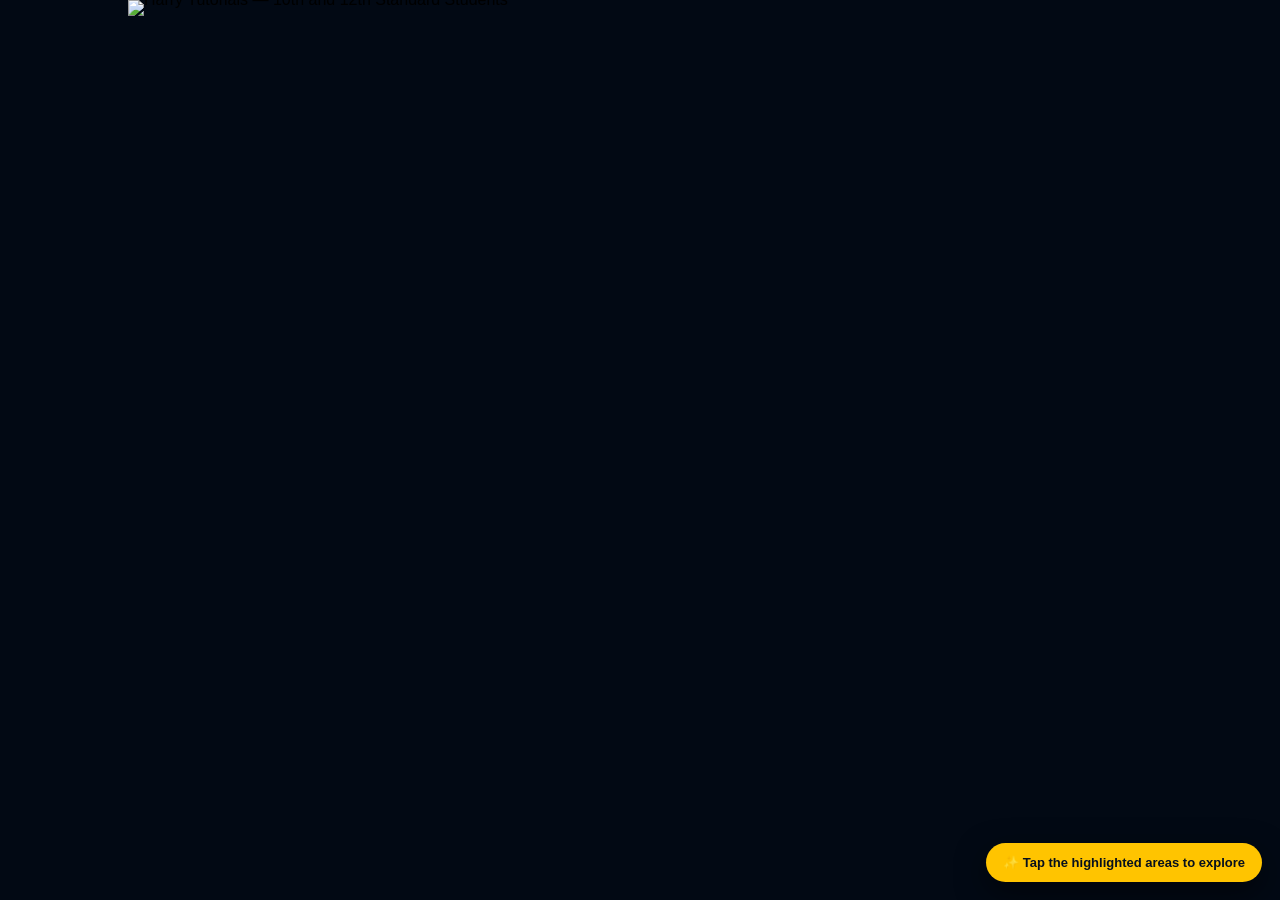
==== commit 65d4a03b: "Make supplied Harry Tutorials artwork the main homepage with clickable navigation and sections" ====
--- a/index.html
+++ b/index.html
@@ -1,11 +1 @@
-<!doctype html><html lang="en"><head><meta charset="utf-8"><meta name="viewport" content="width=device-width,initial-scale=1"><title>Harry Tutorials | Learn Smarter • Score Higher</title><meta name="description" content="Harry Tutorials for 10th and 12th standard students."><link rel="stylesheet" href="style.css"></head><body>
-<div class="topbar">🎓 Admissions open for 10th & 12th Standard <span>•</span> Limited places available</div>
-<nav><a class="brand" href="index.html">Harry<span>Tutorials</span></a><div class="navlinks"><a class="active" href="index.html">Home</a><a href="courses.html">Courses</a><a href="quiz.html">Free Quiz</a><a href="about.html">Why Us</a></div><a class="navcta" href="contact.html">Enrol Now →</a><button class="hamb" onclick="document.body.classList.toggle('menu')">☰</button></nav>
-<header class="hero"><div class="heroGlow"></div><div class="heroCopy"><div class="eyebrow">⚡ THE SMARTER WAY TO PREPARE</div><h1>Your marks.<br><em>Your confidence.</em><br>Your future.</h1><p>Exam-focused learning for ambitious 10th & 12th standard students — with clear concepts, guided practice and a plan built around results.</p><div class="actions"><a class="btn gold" href="courses.html">Explore Courses</a><a class="btn ghost" href="quiz.html">Take Free Quiz</a></div><div class="miniStats"><div><b>10th</b><small>Standard</small></div><div><b>12th</b><small>Standard</small></div><div><b>1:1</b><small>Doubt support</small></div><div><b>100%</b><small>Focus</small></div></div></div><div class="heroCard"><div class="posterTop">HARRY TUTORIALS <span>2026</span></div><div class="posterTitle">DON'T JUST<br><strong>PASS.</strong><br>PREPARE TO WIN.</div><div class="posterLine"></div><div class="posterOffer"><small>SPECIAL STUDENT PROMISE</small><b>100% MONEY RETURN</b><p>If you don't pass, get your money back*</p></div><div class="posterTrip">✈️ PASS & GET A <strong>CHANCE TO FLY THAILAND</strong> WITH ME*</div><div class="posterFoot">Learn • Practise • Perform</div></div></header>
-<section class="ticker"><div>CONCEPT CLARITY</div><div>EXAM STRATEGY</div><div>SMART PRACTICE</div><div>PERSONAL GUIDANCE</div><div>CONFIDENCE</div></section>
-<section class="section" id="why"><div class="sectionHead"><span>WHY HARRY TUTORIALS</span><h2>Everything you need to turn preparation into performance.</h2><p>Not endless studying. A smarter system for learning, practising and improving.</p></div><div class="featureGrid"><article class="feature"><i>01</i><h3>Concept Clarity</h3><p>Break difficult topics into simple, memorable ideas before moving to exam-level questions.</p><a href="courses.html">See learning approach →</a></article><article class="feature"><i>02</i><h3>Exam-Focused Practice</h3><p>Practise the right type of questions and learn how to manage time under exam conditions.</p><a href="quiz.html">Test yourself →</a></article><article class="feature"><i>03</i><h3>Personal Guidance</h3><p>Identify weak areas, ask questions and get a clearer path for your next improvement.</p><a href="contact.html">Talk to us →</a></article><article class="feature highlight"><i>04</i><h3>Results Mindset</h3><p>Set a target, track progress and keep your preparation moving with purpose.</p><a href="about.html">Why it works →</a></article></div></section>
-<section class="promise"><div class="sectionHead light"><span>THE BIG PROMISE</span><h2>Work hard. Make it count.</h2></div><div class="promiseGrid"><div class="promiseBox refund"><small>🛡️ IF YOU DON'T PASS</small><strong>100%<br>MONEY RETURN</strong><p>Get your money back, subject to the programme's written terms, conditions and eligibility criteria.</p><a href="contact.html">Ask for the full terms →</a></div><div class="promiseBox thailand"><small>✈️ IF YOU PASS</small><strong>CHANCE TO<br>FLY THAILAND</strong><p>Pass and you could get a chance to fly Thailand with me, subject to the reward terms and eligibility.</p><a href="contact.html">Ask how it works →</a></div></div></section>
-<section class="section"><div class="sectionHead"><span>HOW IT WORKS</span><h2>A simple 3-step journey.</h2></div><div class="steps"><div><b>01</b><h3>Learn</h3><p>Understand the concept clearly.</p></div><div><b>02</b><h3>Practise</h3><p>Build accuracy and speed.</p></div><div><b>03</b><h3>Perform</h3><p>Walk into the exam prepared.</p></div></div></section>
-<section class="darkBand"><div><span>READY?</span><h2>Find out where you stand.</h2><p>Take the free 60-second quiz and get an instant score.</p></div><a class="btn gold" href="quiz.html">Start the Free Quiz →</a></section>
-<section class="section faq"><div class="sectionHead"><span>QUICK ANSWERS</span><h2>Questions students ask.</h2></div><details><summary>Who is Harry Tutorials for?</summary><p>Students preparing for 10th and 12th standard examinations who want structured, exam-focused guidance.</p></details><details><summary>Can I try before enrolling?</summary><p>Use the free quiz first, then contact Harry Tutorials about a demo or programme options.</p></details><details><summary>How does the money-back promise work?</summary><p>The promotional promise is subject to written programme terms, conditions and eligibility. Ask for those terms before enrolling.</p></details></section>
-<section class="cta"><div><span>YOUR NEXT RESULT STARTS HERE</span><h2>Ready to study smarter?</h2></div><a class="btn dark" href="contact.html">Enquire Now →</a></section><footer><div class="brand">Harry<span>Tutorials</span></div><p>Learn smarter • Score higher • Aim higher</p><div><a href="courses.html">Courses</a> · <a href="quiz.html">Quiz</a> · <a href="about.html">About</a> · <a href="contact.html">Contact</a></div><small>*Promotional offers are subject to written terms, conditions, eligibility and availability.</small></footer><script src="script.js"></script></body></html>+<!doctype html><html><head><meta charset="utf-8"><meta name="viewport" content="width=device-width,initial-scale=1"><title>Harry Tutorials</title><style>*{box-sizing:border-box}html,body{margin:0;background:#020914}body{font-family:Arial,Helvetica,sans-serif}.wrap{position:relative;width:100%;max-width:1024px;margin:auto;line-height:0}.poster{width:100%;height:auto;display:block}.hot{position:absolute;z-index:3;display:block;border-radius:10px;transition:.18s}.hot:hover{background:#ffc40020;outline:2px solid #ffc400;cursor:pointer}.hint{position:fixed;right:18px;bottom:18px;background:#ffc400;color:#07101d;padding:12px 17px;border-radius:999px;font:800 13px Arial;z-index:20;box-shadow:0 10px 30px #0008}@media(max-width:600px){.hint{font-size:10px;padding:9px 12px}}</style></head><body><div class="wrap"><img class="poster" src="harry-home.jpg" alt="Harry Tutorials — 10th and 12th Standard Students"><a class="hot" style="left:27%;top:1.3%;width:5%;height:4.2%" href="index.html" aria-label="Home"></a><a class="hot" style="left:34%;top:1.3%;width:7%;height:4.2%" href="courses.html" aria-label="Courses"></a><a class="hot" style="left:41%;top:1.3%;width:8%;height:4.2%" href="quiz.html" aria-label="Free Quiz"></a><a class="hot" style="left:49%;top:1.3%;width:9%;height:4.2%" href="about.html" aria-label="Why Harry"></a><a class="hot" style="left:58%;top:1.3%;width:10%;height:4.2%" href="testimonials.html" aria-label="Testimonials"></a><a class="hot" style="left:67%;top:1.3%;width:9%;height:4.2%" href="contact.html" aria-label="Contact Us"></a><a class="hot" style="left:85%;top:1.1%;width:13%;height:5.5%" href="contact.html" aria-label="Enroll Now"></a><a class="hot" style="left:72%;top:5.5%;width:27%;height:12%" href="terms.html" aria-label="Money return terms"></a><a class="hot" style="left:72%;top:17.8%;width:27%;height:14%" href="terms.html" aria-label="Thailand terms"></a><a class="hot" style="left:3%;top:24%;width:18%;height:10%" href="courses.html" aria-label="Concept Clarity"></a><a class="hot" style="left:21%;top:24%;width:18%;height:10%" href="courses.html" aria-label="Exam Focused"></a><a class="hot" style="left:40%;top:24%;width:18%;height:10%" href="courses.html" aria-label="Better Results"></a><a class="hot" style="left:58%;top:24%;width:13%;height:10%" href="about.html" aria-label="Personalized Guidance"></a><a class="hot" style="left:2%;top:37%;width:23%;height:11%" href="about.html" aria-label="Expert Mentorship"></a><a class="hot" style="left:26%;top:37%;width:23%;height:11%" href="about.html" aria-label="Result Oriented Approach"></a><a class="hot" style="left:51%;top:37%;width:23%;height:11%" href="about.html" aria-label="Concept First"></a><a class="hot" style="left:76%;top:37%;width:22%;height:11%" href="about.html" aria-label="Student First"></a><a class="hot" style="left:2%;top:52%;width:30%;height:17%" href="about.html" aria-label="How we help you succeed"></a><a class="hot" style="left:34%;top:52%;width:20%;height:16%" href="courses.html" aria-label="Class 10 Complete Course"></a><a class="hot" style="left:55%;top:52%;width:20%;height:16%" href="courses.html" aria-label="Class 12 Science Course"></a><a class="hot" style="left:77%;top:52%;width:20%;height:16%" href="courses.html" aria-label="Class 12 Commerce Course"></a><a class="hot" style="left:2%;top:70%;width:96%;height:7%" href="about.html" aria-label="Student success statistics"></a><a class="hot" style="left:5%;top:77%;width:28%;height:9%" href="testimonials.html" aria-label="Student testimonial"></a><a class="hot" style="left:35%;top:77%;width:29%;height:9%" href="testimonials.html" aria-label="Student testimonial"></a><a class="hot" style="left:67%;top:77%;width:28%;height:9%" href="testimonials.html" aria-label="Parent testimonial"></a><a class="hot" style="left:19%;top:86%;width:43%;height:7%" href="contact.html" aria-label="Enroll now"></a><a class="hot" style="left:64%;top:85%;width:33%;height:8%" href="terms.html" aria-label="Offers and terms"></a><a class="hot" style="left:3%;top:94%;width:20%;height:5%" href="contact.html" aria-label="WhatsApp and free demo"></a><a class="hot" style="left:30%;top:94%;width:15%;height:5%" href="tel:+919876543210" aria-label="Call Harry Tutorials"></a><a class="hot" style="left:48%;top:94%;width:25%;height:5%" href="mailto:harrytutorials@example.com" aria-label="Email Harry Tutorials"></a><a class="hot" style="left:80%;top:94%;width:17%;height:5%" href="contact.html" aria-label="Social media"></a></div><div class="hint">✨ Tap the highlighted areas to explore</div></body></html>
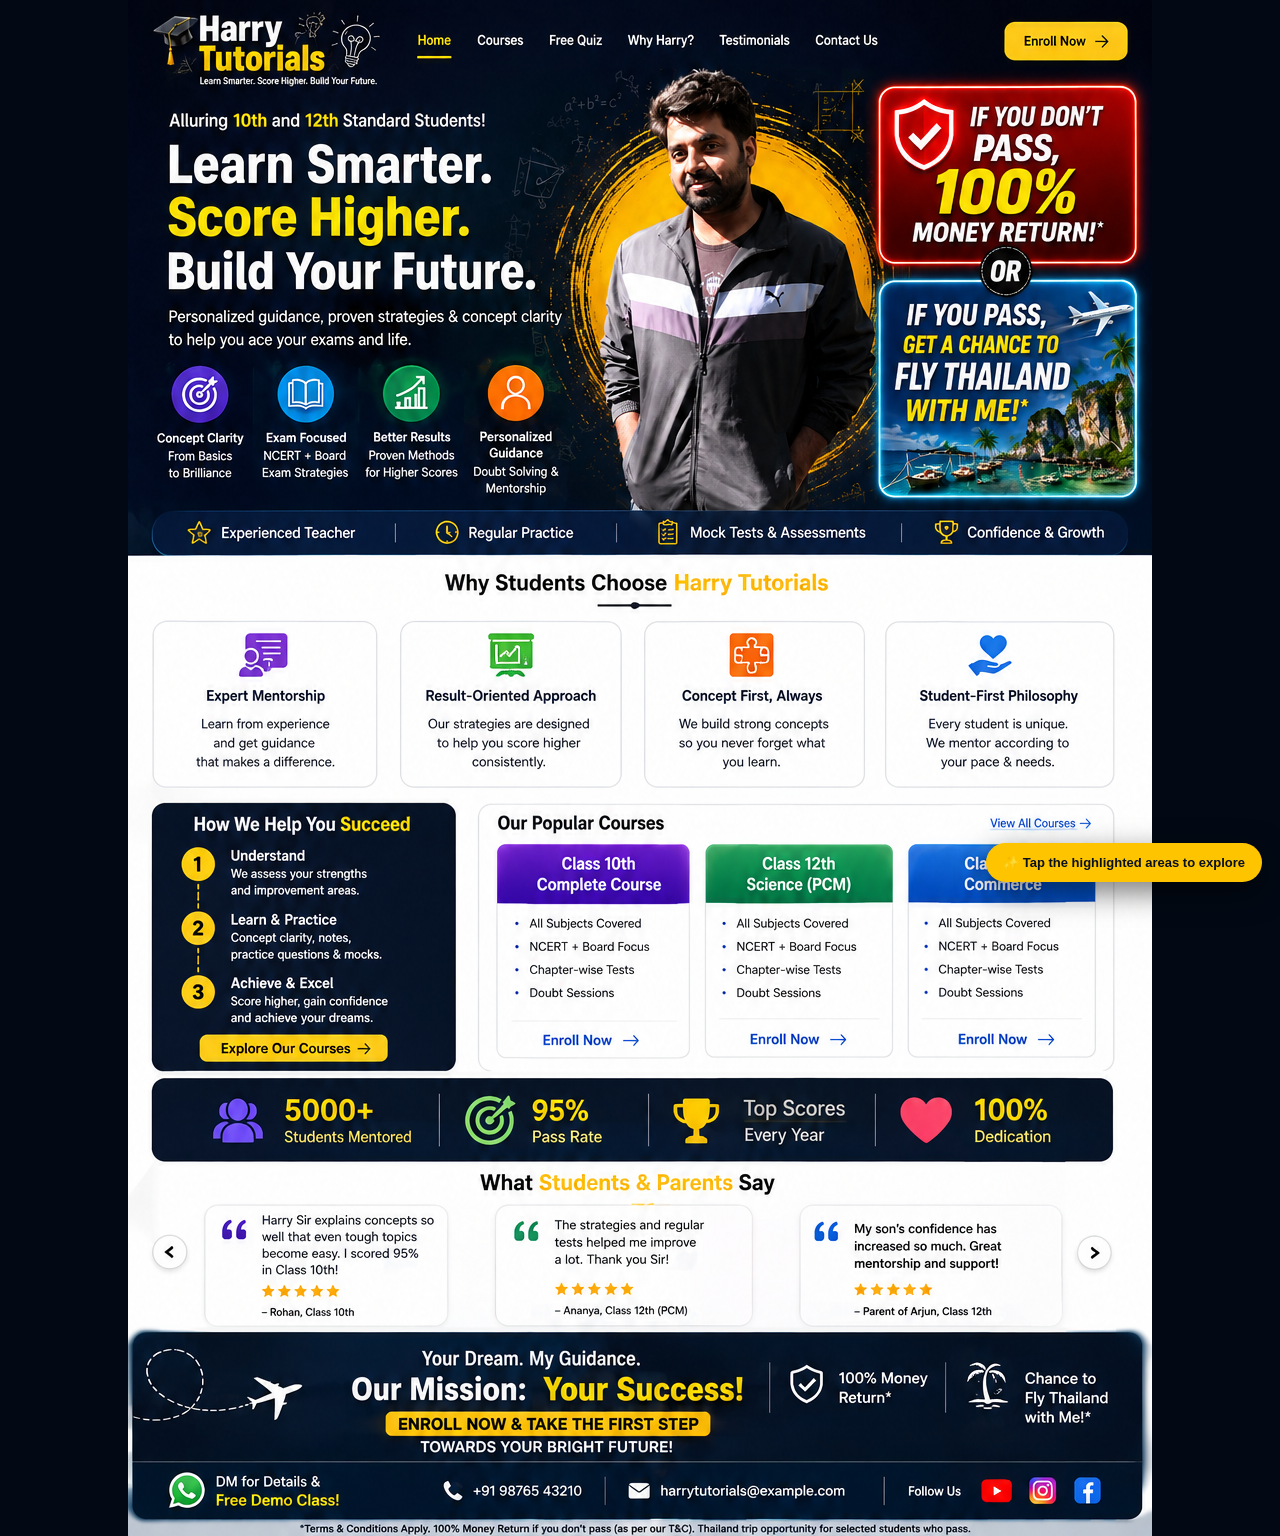
==== commit bccab3f6: "Update homepage contact details" ====
--- a/index.html
+++ b/index.html
@@ -1 +1 @@
-<!doctype html><html><head><meta charset="utf-8"><meta name="viewport" content="width=device-width,initial-scale=1"><title>Harry Tutorials</title><style>*{box-sizing:border-box}html,body{margin:0;background:#020914}body{font-family:Arial,Helvetica,sans-serif}.wrap{position:relative;width:100%;max-width:1024px;margin:auto;line-height:0}.poster{width:100%;height:auto;display:block}.hot{position:absolute;z-index:3;display:block;border-radius:10px;transition:.18s}.hot:hover{background:#ffc40020;outline:2px solid #ffc400;cursor:pointer}.hint{position:fixed;right:18px;bottom:18px;background:#ffc400;color:#07101d;padding:12px 17px;border-radius:999px;font:800 13px Arial;z-index:20;box-shadow:0 10px 30px #0008}@media(max-width:600px){.hint{font-size:10px;padding:9px 12px}}</style></head><body><div class="wrap"><img class="poster" src="harry-home.jpg" alt="Harry Tutorials — 10th and 12th Standard Students"><a class="hot" style="left:27%;top:1.3%;width:5%;height:4.2%" href="index.html" aria-label="Home"></a><a class="hot" style="left:34%;top:1.3%;width:7%;height:4.2%" href="courses.html" aria-label="Courses"></a><a class="hot" style="left:41%;top:1.3%;width:8%;height:4.2%" href="quiz.html" aria-label="Free Quiz"></a><a class="hot" style="left:49%;top:1.3%;width:9%;height:4.2%" href="about.html" aria-label="Why Harry"></a><a class="hot" style="left:58%;top:1.3%;width:10%;height:4.2%" href="testimonials.html" aria-label="Testimonials"></a><a class="hot" style="left:67%;top:1.3%;width:9%;height:4.2%" href="contact.html" aria-label="Contact Us"></a><a class="hot" style="left:85%;top:1.1%;width:13%;height:5.5%" href="contact.html" aria-label="Enroll Now"></a><a class="hot" style="left:72%;top:5.5%;width:27%;height:12%" href="terms.html" aria-label="Money return terms"></a><a class="hot" style="left:72%;top:17.8%;width:27%;height:14%" href="terms.html" aria-label="Thailand terms"></a><a class="hot" style="left:3%;top:24%;width:18%;height:10%" href="courses.html" aria-label="Concept Clarity"></a><a class="hot" style="left:21%;top:24%;width:18%;height:10%" href="courses.html" aria-label="Exam Focused"></a><a class="hot" style="left:40%;top:24%;width:18%;height:10%" href="courses.html" aria-label="Better Results"></a><a class="hot" style="left:58%;top:24%;width:13%;height:10%" href="about.html" aria-label="Personalized Guidance"></a><a class="hot" style="left:2%;top:37%;width:23%;height:11%" href="about.html" aria-label="Expert Mentorship"></a><a class="hot" style="left:26%;top:37%;width:23%;height:11%" href="about.html" aria-label="Result Oriented Approach"></a><a class="hot" style="left:51%;top:37%;width:23%;height:11%" href="about.html" aria-label="Concept First"></a><a class="hot" style="left:76%;top:37%;width:22%;height:11%" href="about.html" aria-label="Student First"></a><a class="hot" style="left:2%;top:52%;width:30%;height:17%" href="about.html" aria-label="How we help you succeed"></a><a class="hot" style="left:34%;top:52%;width:20%;height:16%" href="courses.html" aria-label="Class 10 Complete Course"></a><a class="hot" style="left:55%;top:52%;width:20%;height:16%" href="courses.html" aria-label="Class 12 Science Course"></a><a class="hot" style="left:77%;top:52%;width:20%;height:16%" href="courses.html" aria-label="Class 12 Commerce Course"></a><a class="hot" style="left:2%;top:70%;width:96%;height:7%" href="about.html" aria-label="Student success statistics"></a><a class="hot" style="left:5%;top:77%;width:28%;height:9%" href="testimonials.html" aria-label="Student testimonial"></a><a class="hot" style="left:35%;top:77%;width:29%;height:9%" href="testimonials.html" aria-label="Student testimonial"></a><a class="hot" style="left:67%;top:77%;width:28%;height:9%" href="testimonials.html" aria-label="Parent testimonial"></a><a class="hot" style="left:19%;top:86%;width:43%;height:7%" href="contact.html" aria-label="Enroll now"></a><a class="hot" style="left:64%;top:85%;width:33%;height:8%" href="terms.html" aria-label="Offers and terms"></a><a class="hot" style="left:3%;top:94%;width:20%;height:5%" href="contact.html" aria-label="WhatsApp and free demo"></a><a class="hot" style="left:30%;top:94%;width:15%;height:5%" href="tel:+919876543210" aria-label="Call Harry Tutorials"></a><a class="hot" style="left:48%;top:94%;width:25%;height:5%" href="mailto:harrytutorials@example.com" aria-label="Email Harry Tutorials"></a><a class="hot" style="left:80%;top:94%;width:17%;height:5%" href="contact.html" aria-label="Social media"></a></div><div class="hint">✨ Tap the highlighted areas to explore</div></body></html>+<!doctype html><html><head><meta charset="utf-8"><meta name="viewport" content="width=device-width,initial-scale=1"><title>Harry Tutorials</title><style>*{box-sizing:border-box}html,body{margin:0;background:#020914}body{font-family:Arial,Helvetica,sans-serif}.wrap{position:relative;width:100%;max-width:1024px;margin:auto;line-height:0}.poster{width:100%;height:auto;display:block}.hot{position:absolute;z-index:3;display:block;border-radius:10px;transition:.18s}.hot:hover{background:#ffc40020;outline:2px solid #ffc400;cursor:pointer}.hint{position:fixed;right:18px;bottom:18px;background:#ffc400;color:#07101d;padding:12px 17px;border-radius:999px;font:800 13px Arial;z-index:20;box-shadow:0 10px 30px #0008}@media(max-width:600px){.hint{font-size:10px;padding:9px 12px}}</style></head><body><div class="wrap"><img class="poster" src="harry-home.jpg" alt="Harry Tutorials — 10th and 12th Standard Students"><a class="hot" style="left:27%;top:1.3%;width:5%;height:4.2%" href="index.html" aria-label="Home"></a><a class="hot" style="left:34%;top:1.3%;width:7%;height:4.2%" href="courses.html" aria-label="Courses"></a><a class="hot" style="left:41%;top:1.3%;width:8%;height:4.2%" href="quiz.html" aria-label="Free Quiz"></a><a class="hot" style="left:49%;top:1.3%;width:9%;height:4.2%" href="about.html" aria-label="Why Harry"></a><a class="hot" style="left:58%;top:1.3%;width:10%;height:4.2%" href="testimonials.html" aria-label="Testimonials"></a><a class="hot" style="left:67%;top:1.3%;width:9%;height:4.2%" href="contact.html" aria-label="Contact Us"></a><a class="hot" style="left:85%;top:1.1%;width:13%;height:5.5%" href="contact.html" aria-label="Enroll Now"></a><a class="hot" style="left:72%;top:5.5%;width:27%;height:12%" href="terms.html" aria-label="Money return terms"></a><a class="hot" style="left:72%;top:17.8%;width:27%;height:14%" href="terms.html" aria-label="Thailand terms"></a><a class="hot" style="left:3%;top:24%;width:18%;height:10%" href="courses.html" aria-label="Concept Clarity"></a><a class="hot" style="left:21%;top:24%;width:18%;height:10%" href="courses.html" aria-label="Exam Focused"></a><a class="hot" style="left:40%;top:24%;width:18%;height:10%" href="courses.html" aria-label="Better Results"></a><a class="hot" style="left:58%;top:24%;width:13%;height:10%" href="about.html" aria-label="Personalized Guidance"></a><a class="hot" style="left:2%;top:37%;width:23%;height:11%" href="about.html" aria-label="Expert Mentorship"></a><a class="hot" style="left:26%;top:37%;width:23%;height:11%" href="about.html" aria-label="Result Oriented Approach"></a><a class="hot" style="left:51%;top:37%;width:23%;height:11%" href="about.html" aria-label="Concept First"></a><a class="hot" style="left:76%;top:37%;width:22%;height:11%" href="about.html" aria-label="Student First"></a><a class="hot" style="left:2%;top:52%;width:30%;height:17%" href="about.html" aria-label="How we help you succeed"></a><a class="hot" style="left:34%;top:52%;width:20%;height:16%" href="courses.html" aria-label="Class 10 Complete Course"></a><a class="hot" style="left:55%;top:52%;width:20%;height:16%" href="courses.html" aria-label="Class 12 Science Course"></a><a class="hot" style="left:77%;top:52%;width:20%;height:16%" href="courses.html" aria-label="Class 12 Commerce Course"></a><a class="hot" style="left:2%;top:70%;width:96%;height:7%" href="about.html" aria-label="Student success statistics"></a><a class="hot" style="left:5%;top:77%;width:28%;height:9%" href="testimonials.html" aria-label="Student testimonial"></a><a class="hot" style="left:35%;top:77%;width:29%;height:9%" href="testimonials.html" aria-label="Student testimonial"></a><a class="hot" style="left:67%;top:77%;width:28%;height:9%" href="testimonials.html" aria-label="Parent testimonial"></a><a class="hot" style="left:19%;top:86%;width:43%;height:7%" href="contact.html" aria-label="Enroll now"></a><a class="hot" style="left:64%;top:85%;width:33%;height:8%" href="terms.html" aria-label="Offers and terms"></a><a class="hot" style="left:3%;top:94%;width:20%;height:5%" href="https://wa.me/919964124447" aria-label="WhatsApp and free demo" target="_blank" rel="noopener"></a><a class="hot" style="left:30%;top:94%;width:15%;height:5%" href="tel:+919964124447" aria-label="Call Harry Tutorials"></a><a class="hot" style="left:48%;top:94%;width:25%;height:5%" href="mailto:harishr4447@gmail.com" aria-label="Email Harry Tutorials"></a><a class="hot" style="left:80%;top:94%;width:17%;height:5%" href="contact.html" aria-label="Social media"></a></div><div class="hint">✨ Tap the highlighted areas to explore</div></body></html>
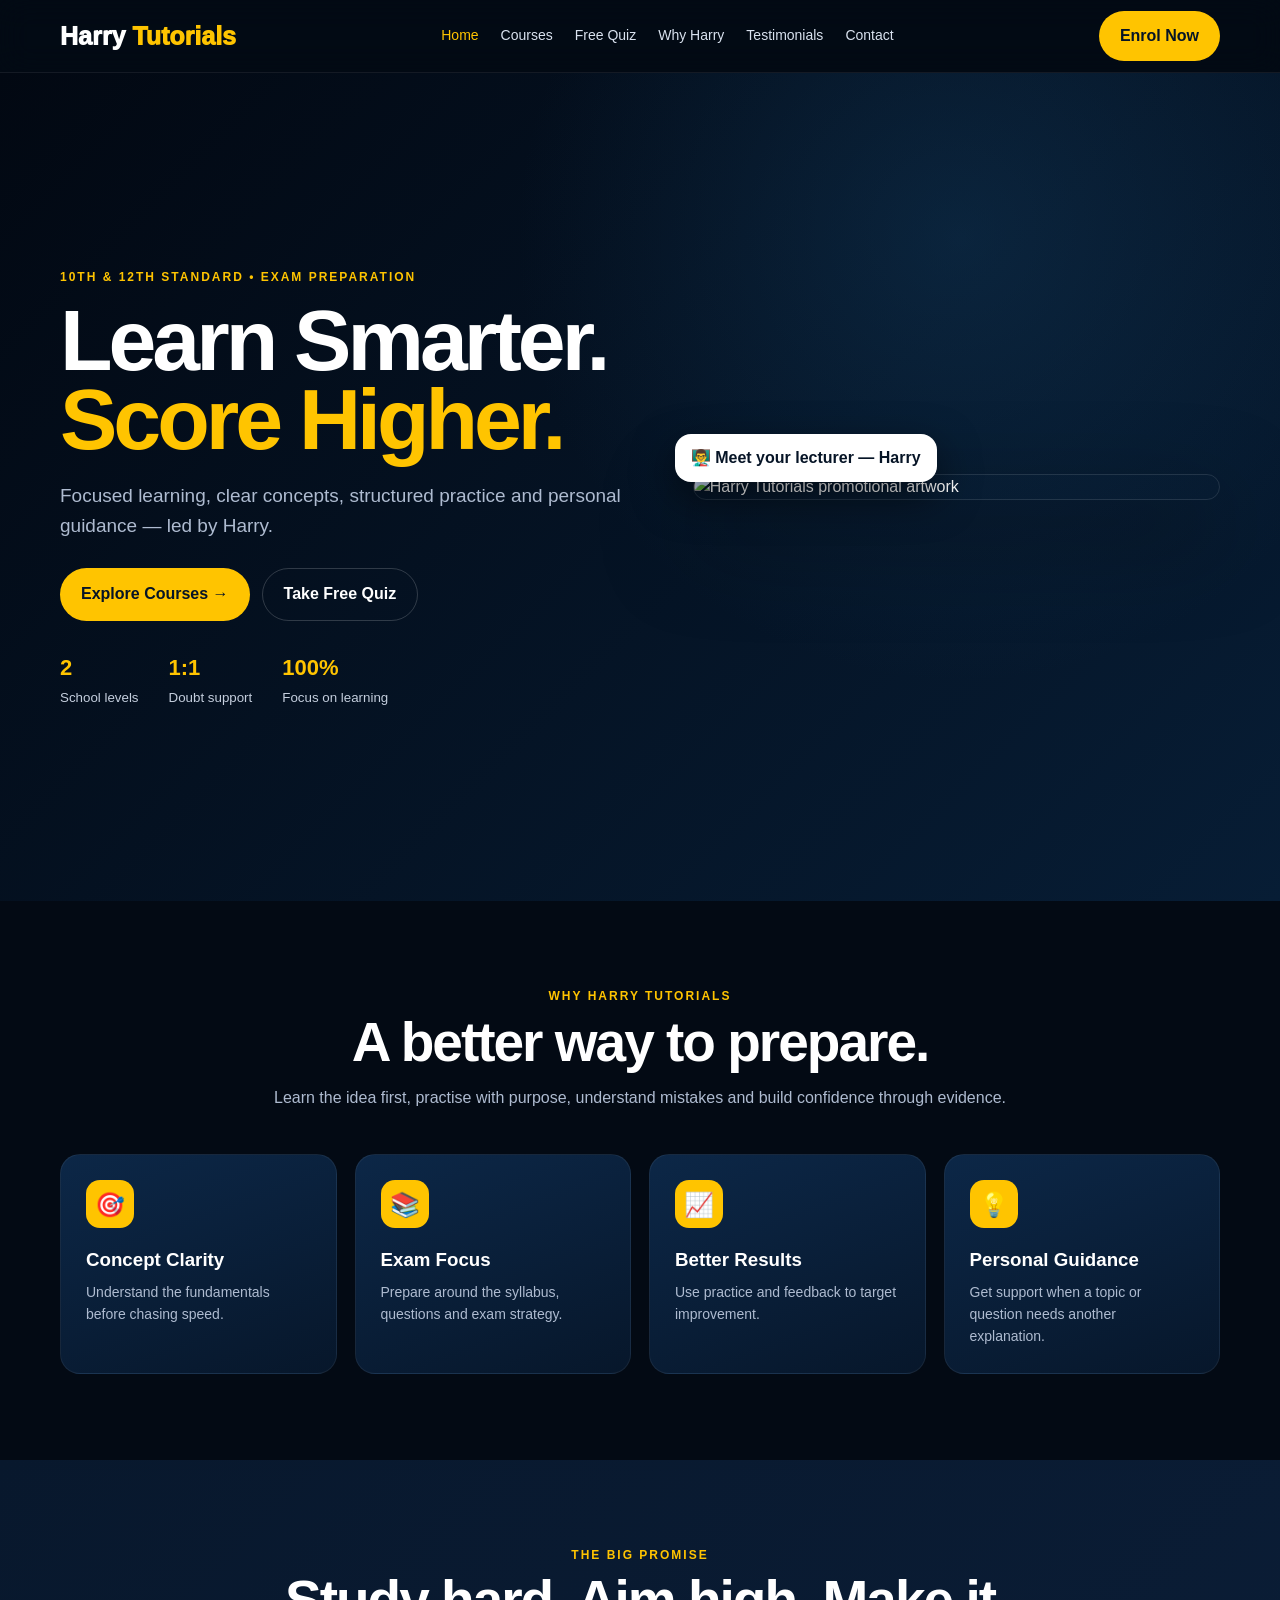
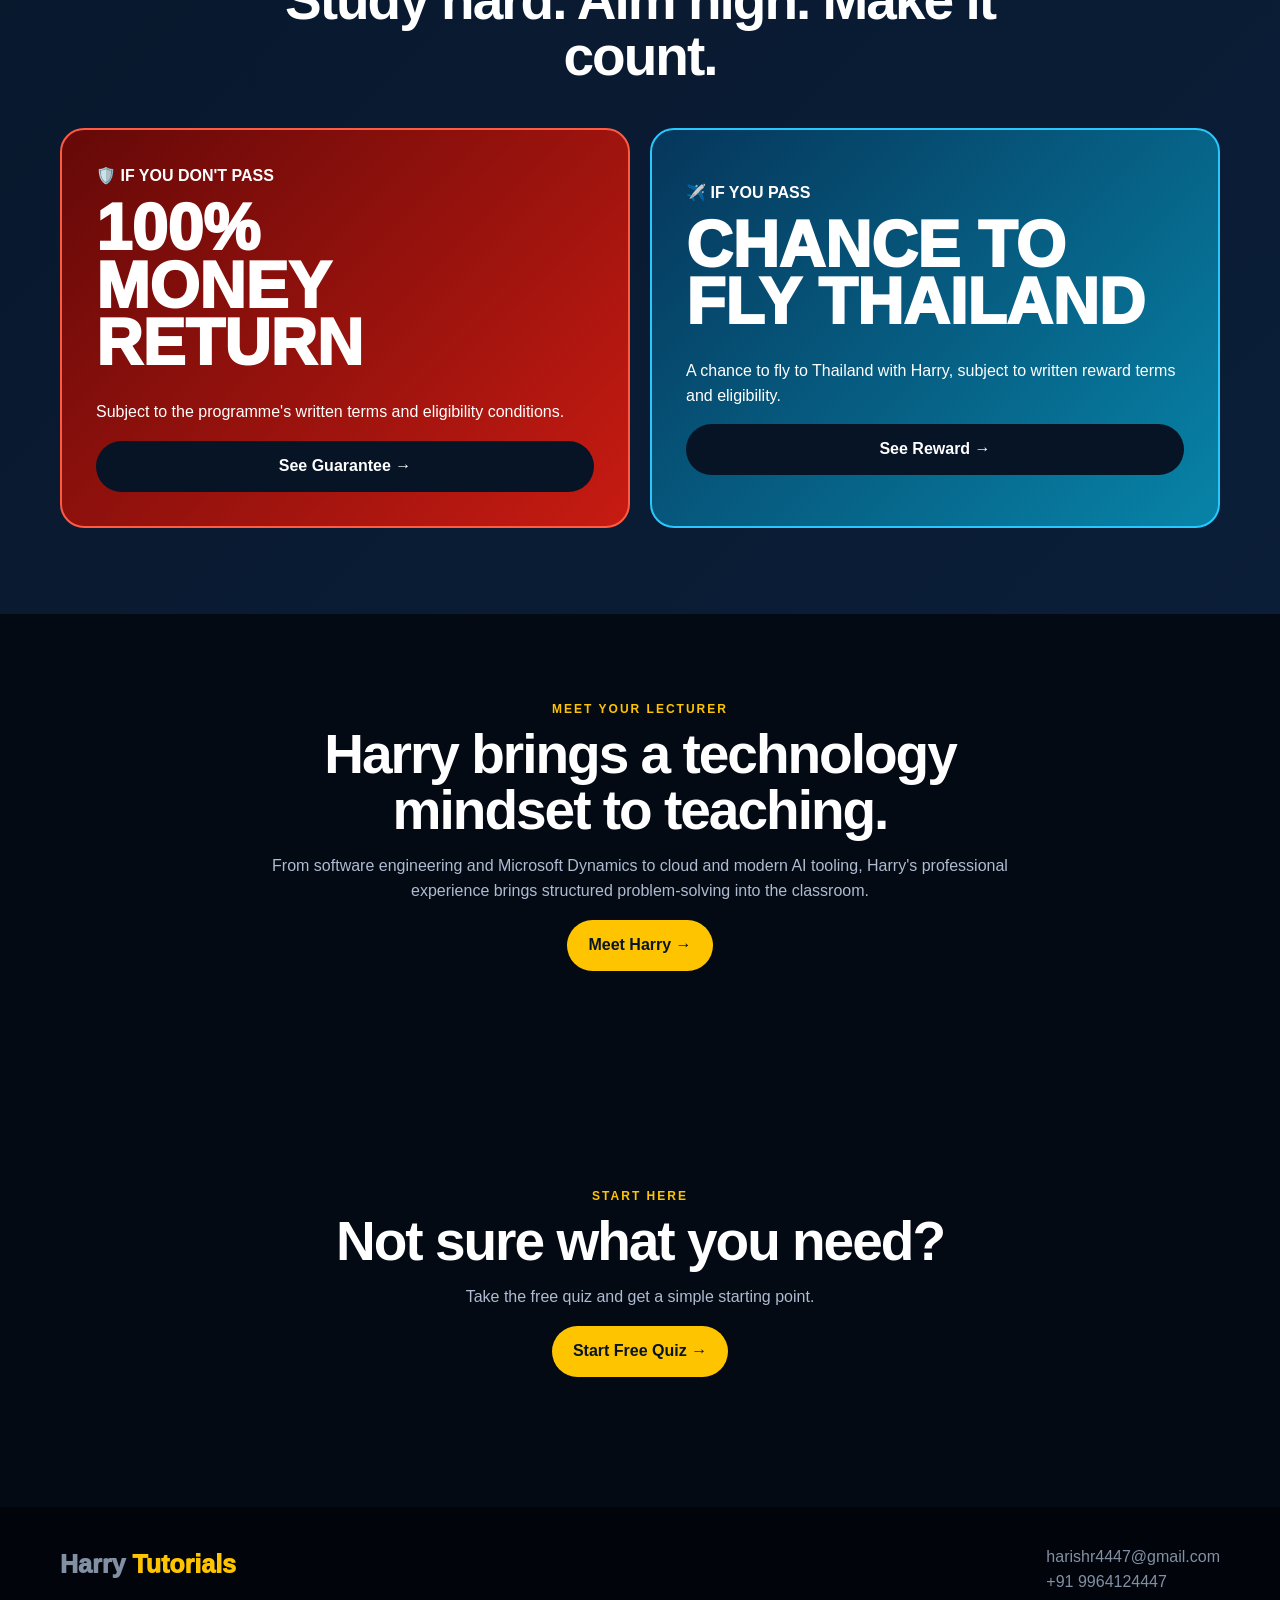
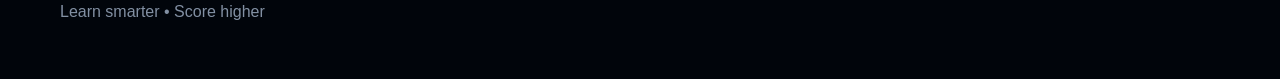
==== commit b5249efa: "replacing an entire folder" ====
--- a/index.html
+++ b/index.html
@@ -1 +1,11 @@
-<!doctype html><html><head><meta charset="utf-8"><meta name="viewport" content="width=device-width,initial-scale=1"><title>Harry Tutorials</title><style>*{box-sizing:border-box}html,body{margin:0;background:#020914}body{font-family:Arial,Helvetica,sans-serif}.wrap{position:relative;width:100%;max-width:1024px;margin:auto;line-height:0}.poster{width:100%;height:auto;display:block}.hot{position:absolute;z-index:3;display:block;border-radius:10px;transition:.18s}.hot:hover{background:#ffc40020;outline:2px solid #ffc400;cursor:pointer}.hint{position:fixed;right:18px;bottom:18px;background:#ffc400;color:#07101d;padding:12px 17px;border-radius:999px;font:800 13px Arial;z-index:20;box-shadow:0 10px 30px #0008}@media(max-width:600px){.hint{font-size:10px;padding:9px 12px}}</style></head><body><div class="wrap"><img class="poster" src="harry-home.jpg" alt="Harry Tutorials — 10th and 12th Standard Students"><a class="hot" style="left:27%;top:1.3%;width:5%;height:4.2%" href="index.html" aria-label="Home"></a><a class="hot" style="left:34%;top:1.3%;width:7%;height:4.2%" href="courses.html" aria-label="Courses"></a><a class="hot" style="left:41%;top:1.3%;width:8%;height:4.2%" href="quiz.html" aria-label="Free Quiz"></a><a class="hot" style="left:49%;top:1.3%;width:9%;height:4.2%" href="about.html" aria-label="Why Harry"></a><a class="hot" style="left:58%;top:1.3%;width:10%;height:4.2%" href="testimonials.html" aria-label="Testimonials"></a><a class="hot" style="left:67%;top:1.3%;width:9%;height:4.2%" href="contact.html" aria-label="Contact Us"></a><a class="hot" style="left:85%;top:1.1%;width:13%;height:5.5%" href="contact.html" aria-label="Enroll Now"></a><a class="hot" style="left:72%;top:5.5%;width:27%;height:12%" href="terms.html" aria-label="Money return terms"></a><a class="hot" style="left:72%;top:17.8%;width:27%;height:14%" href="terms.html" aria-label="Thailand terms"></a><a class="hot" style="left:3%;top:24%;width:18%;height:10%" href="courses.html" aria-label="Concept Clarity"></a><a class="hot" style="left:21%;top:24%;width:18%;height:10%" href="courses.html" aria-label="Exam Focused"></a><a class="hot" style="left:40%;top:24%;width:18%;height:10%" href="courses.html" aria-label="Better Results"></a><a class="hot" style="left:58%;top:24%;width:13%;height:10%" href="about.html" aria-label="Personalized Guidance"></a><a class="hot" style="left:2%;top:37%;width:23%;height:11%" href="about.html" aria-label="Expert Mentorship"></a><a class="hot" style="left:26%;top:37%;width:23%;height:11%" href="about.html" aria-label="Result Oriented Approach"></a><a class="hot" style="left:51%;top:37%;width:23%;height:11%" href="about.html" aria-label="Concept First"></a><a class="hot" style="left:76%;top:37%;width:22%;height:11%" href="about.html" aria-label="Student First"></a><a class="hot" style="left:2%;top:52%;width:30%;height:17%" href="about.html" aria-label="How we help you succeed"></a><a class="hot" style="left:34%;top:52%;width:20%;height:16%" href="courses.html" aria-label="Class 10 Complete Course"></a><a class="hot" style="left:55%;top:52%;width:20%;height:16%" href="courses.html" aria-label="Class 12 Science Course"></a><a class="hot" style="left:77%;top:52%;width:20%;height:16%" href="courses.html" aria-label="Class 12 Commerce Course"></a><a class="hot" style="left:2%;top:70%;width:96%;height:7%" href="about.html" aria-label="Student success statistics"></a><a class="hot" style="left:5%;top:77%;width:28%;height:9%" href="testimonials.html" aria-label="Student testimonial"></a><a class="hot" style="left:35%;top:77%;width:29%;height:9%" href="testimonials.html" aria-label="Student testimonial"></a><a class="hot" style="left:67%;top:77%;width:28%;height:9%" href="testimonials.html" aria-label="Parent testimonial"></a><a class="hot" style="left:19%;top:86%;width:43%;height:7%" href="contact.html" aria-label="Enroll now"></a><a class="hot" style="left:64%;top:85%;width:33%;height:8%" href="terms.html" aria-label="Offers and terms"></a><a class="hot" style="left:3%;top:94%;width:20%;height:5%" href="https://wa.me/919964124447" aria-label="WhatsApp and free demo" target="_blank" rel="noopener"></a><a class="hot" style="left:30%;top:94%;width:15%;height:5%" href="tel:+919964124447" aria-label="Call Harry Tutorials"></a><a class="hot" style="left:48%;top:94%;width:25%;height:5%" href="mailto:harishr4447@gmail.com" aria-label="Email Harry Tutorials"></a><a class="hot" style="left:80%;top:94%;width:17%;height:5%" href="contact.html" aria-label="Social media"></a></div><div class="hint">✨ Tap the highlighted areas to explore</div></body></html>+<!doctype html><html lang="en"><head><meta charset="utf-8"><meta name="viewport" content="width=device-width,initial-scale=1"><title>Home | Harry Tutorials</title><meta name="description" content="Harry Tutorials — 10th and 12th standard exam preparation."><link rel="stylesheet" href="style.css"></head><body>
+<nav class="nav"><div class="container navin"><a class="brand" href="index.html">Harry <span>Tutorials</span></a><button class="menu" aria-label="Menu">☰</button><div class="links"><a class="active" href="index.html">Home</a><a class="" href="courses.html">Courses</a><a class="" href="quiz.html">Free Quiz</a><a class="" href="about.html">Why Harry</a><a class="" href="testimonials.html">Testimonials</a><a class="" href="contact.html">Contact</a></div><a class="btn" href="contact.html">Enrol Now</a></div></nav>
+<header class="hero"><div class="container heroGrid"><div><span class="eyebrow">10TH & 12TH STANDARD • EXAM PREPARATION</span><h1>Learn Smarter.<br><span>Score Higher.</span></h1><p>Focused learning, clear concepts, structured practice and personal guidance — led by Harry.</p><div class="actions"><a class="btn" href="courses.html">Explore Courses →</a><a class="btn outline" href="quiz.html">Take Free Quiz</a></div><div class="stats"><div><strong>2</strong><small>School levels</small></div><div><strong>1:1</strong><small>Doubt support</small></div><div><strong>100%</strong><small>Focus on learning</small></div></div></div><div class="heroCard"><img src="assets/harry-home.png" alt="Harry Tutorials promotional artwork"><div class="tag">👨‍🏫 Meet your lecturer — Harry</div></div></div></header>
+<section class="section"><div class="container"><div class="head"><span class="eyebrow">WHY HARRY TUTORIALS</span><h2>A better way to prepare.</h2><p>Learn the idea first, practise with purpose, understand mistakes and build confidence through evidence.</p></div><div class="grid4">
+<div class="card"><div class="icon">🎯</div><h3>Concept Clarity</h3><p>Understand the fundamentals before chasing speed.</p></div><div class="card"><div class="icon">📚</div><h3>Exam Focus</h3><p>Prepare around the syllabus, questions and exam strategy.</p></div><div class="card"><div class="icon">📈</div><h3>Better Results</h3><p>Use practice and feedback to target improvement.</p></div><div class="card"><div class="icon">💡</div><h3>Personal Guidance</h3><p>Get support when a topic or question needs another explanation.</p></div>
+</div></div></section>
+<section class="section offers"><div class="container"><div class="head"><span class="eyebrow">THE BIG PROMISE</span><h2>Study hard. Aim high. Make it count.</h2></div><div class="offerGrid"><div class="offer refund"><b>🛡️ IF YOU DON'T PASS</b><div class="big">100%<br>MONEY RETURN</div><p>Subject to the programme's written terms and eligibility conditions.</p><a class="btn dark" href="guarantee.html">See Guarantee →</a></div><div class="offer thailand"><b>✈️ IF YOU PASS</b><div class="big">CHANCE TO<br>FLY THAILAND</div><p>A chance to fly to Thailand with Harry, subject to written reward terms and eligibility.</p><a class="btn dark" href="thailand.html">See Reward →</a></div></div></div></section>
+<section class="section"><div class="container"><div class="head"><span class="eyebrow">MEET YOUR LECTURER</span><h2>Harry brings a technology mindset to teaching.</h2><p>From software engineering and Microsoft Dynamics to cloud and modern AI tooling, Harry's professional experience brings structured problem-solving into the classroom.</p><a class="btn" href="about.html">Meet Harry →</a></div></div></section>
+<section class="section"><div class="container"><div class="head"><span class="eyebrow">START HERE</span><h2>Not sure what you need?</h2><p>Take the free quiz and get a simple starting point.</p><a class="btn" href="quiz.html">Start Free Quiz →</a></div></div></section>
+
+<footer class="footer"><div class="container footerGrid"><div><div class="brand">Harry <span>Tutorials</span></div><p>Learn smarter • Score higher</p></div><div><a href="mailto:harishr4447@gmail.com">harishr4447@gmail.com</a><br><a href="tel:+919964124447">+91 9964124447</a></div></div></footer><script src="script.js"></script></body></html>
--- a/style.css
+++ b/style.css
@@ -0,0 +1,18 @@
+
+:root{--ink:#071426;--navy:#061a31;--navy2:#0b2442;--gold:#ffc400;--gold2:#ff9d00;--muted:#aebbd0;--white:#fff;--red:#c71916;--cyan:#18bce9;--green:#25cf78}
+*{box-sizing:border-box}html{scroll-behavior:smooth}body{margin:0;font-family:Inter,Arial,sans-serif;background:#030a14;color:var(--white);line-height:1.55}a{text-decoration:none;color:inherit}.container{width:min(1160px,92%);margin:auto}
+.nav{position:sticky;top:0;z-index:50;background:rgba(3,10,20,.9);backdrop-filter:blur(15px);border-bottom:1px solid #ffffff12}.navin{height:72px;display:flex;align-items:center;justify-content:space-between;gap:18px}.brand{font-weight:950;font-size:25px}.brand span{color:var(--gold)}.links{display:flex;gap:22px;font-size:14px;color:#d9e2ef}.links a:hover,.links .active{color:var(--gold)}.menu{display:none;background:none;border:0;color:white;font-size:27px}
+.btn{display:inline-flex;align-items:center;justify-content:center;padding:13px 21px;border-radius:999px;background:var(--gold);color:#061426;font-weight:900;border:0;cursor:pointer;transition:.2s}.btn:hover{transform:translateY(-2px)}.btn.outline{background:transparent;color:#fff;border:1px solid #ffffff2d}.btn.dark{background:#061426;color:white}
+.hero{min-height:calc(100vh - 72px);display:grid;place-items:center;background:radial-gradient(circle at 75% 20%,#16466d55,transparent 38%),linear-gradient(135deg,#020812,#071d35);overflow:hidden}.heroGrid{display:grid;grid-template-columns:1.05fr .95fr;gap:50px;align-items:center;padding:70px 0}.eyebrow{color:var(--gold);font-weight:900;letter-spacing:2px;font-size:12px}.hero h1{font-size:clamp(48px,7vw,86px);line-height:.92;letter-spacing:-4px;margin:12px 0 22px}.hero h1 span{color:var(--gold)}.hero p{font-size:19px;color:var(--muted);max-width:650px}.actions{display:flex;gap:12px;flex-wrap:wrap;margin:28px 0}.stats{display:flex;gap:30px;flex-wrap:wrap;margin-top:30px}.stats strong{display:block;color:var(--gold);font-size:22px}.stats small{color:#c4cedd}.heroCard{position:relative}.heroCard img{width:100%;display:block;border-radius:24px;border:1px solid #ffffff1c;box-shadow:0 35px 90px #0008}.tag{position:absolute;background:white;color:#061426;padding:12px 16px;border-radius:16px;font-weight:900;bottom:18px;left:-18px;box-shadow:0 15px 40px #0008}
+.section{padding:86px 0}.head{text-align:center;max-width:760px;margin:0 auto 44px}.head .eyebrow{display:block}.head h2{font-size:clamp(34px,5vw,55px);line-height:1.02;margin:8px 0 13px;letter-spacing:-2px}.head p{color:var(--muted)}
+.grid4{display:grid;grid-template-columns:repeat(4,1fr);gap:18px}.card{background:linear-gradient(160deg,#0c2747,#07172b);border:1px solid #ffffff10;border-radius:20px;padding:25px}.card:hover{border-color:#ffc40055;transform:translateY(-4px)}.card{transition:.2s}.icon{font-size:24px;width:48px;height:48px;border-radius:14px;background:var(--gold);color:#071426;display:grid;place-items:center;margin-bottom:17px}.card h3{margin:0 0 8px}.card p{margin:0;color:var(--muted);font-size:14px}
+.offers{background:linear-gradient(135deg,#08182d,#0b1e38)}.offerGrid{display:grid;grid-template-columns:1fr 1fr;gap:20px}.offer{padding:34px;border-radius:24px;min-height:280px;display:flex;flex-direction:column;justify-content:center}.refund{background:linear-gradient(135deg,#650908,#c71b12);border:2px solid #ff5b42}.thailand{background:linear-gradient(135deg,#06365b,#0784a8);border:2px solid #28c8ff}.offer .big{font-size:clamp(40px,5vw,68px);font-weight:1000;line-height:.9;margin:11px 0}.fine{font-size:12px;color:#ffffffb8;margin-top:13px}
+.lecturer{display:grid;grid-template-columns:.8fr 1.2fr;gap:35px;align-items:stretch}.profile{background:linear-gradient(160deg,#0c2747,#07172b);border:1px solid #ffffff12;border-radius:24px;padding:30px}.avatar{width:110px;height:110px;border-radius:50%;background:linear-gradient(135deg,var(--gold),#ff7d00);color:#061426;display:grid;place-items:center;font-size:36px;font-weight:1000;margin-bottom:20px}.profile h3{font-size:30px;margin:0}.role{color:var(--gold);font-weight:800}.bio{color:var(--muted)}.timeline{display:grid;gap:14px}.item{background:#071a30;border:1px solid #ffffff10;border-radius:18px;padding:20px}.item b{color:var(--gold)}.item span{display:block;color:var(--muted);font-size:14px}.pills{display:flex;gap:8px;flex-wrap:wrap;margin-top:18px}.pill{padding:7px 11px;border-radius:999px;background:#ffffff0b;border:1px solid #ffffff12;font-size:12px;color:#d7e1ed}
+.courses{display:grid;grid-template-columns:repeat(3,1fr);gap:20px}.course{padding:27px;border-radius:22px;background:#081b31;border:1px solid #ffffff10}.course h3{font-size:23px}.course ul{padding-left:19px;color:var(--muted)}.course li{margin:7px 0}.course .price{font-size:25px;font-weight:950;color:var(--gold)}
+.quiz{max-width:760px;margin:auto;background:#081b31;border:1px solid #ffffff10;border-radius:24px;padding:30px}.progress{height:8px;background:#ffffff12;border-radius:9px;overflow:hidden;margin:20px 0 28px}.progress i{display:block;height:100%;width:0;background:var(--gold);transition:.3s}.question{display:none}.question.active{display:block}.question h3{font-size:23px}.answers{display:grid;gap:10px}.answers button{padding:15px;text-align:left;background:#ffffff08;border:1px solid #ffffff16;color:white;border-radius:13px;cursor:pointer}.answers button:hover{border-color:var(--gold);background:#ffc40012}.quizResult{text-align:center}.score{font-size:70px;font-weight:1000;color:var(--gold)}
+.faq{max-width:850px;margin:auto}.faq details{background:#081b31;border:1px solid #ffffff10;border-radius:14px;padding:16px 20px;margin:10px 0}.faq summary{font-weight:800;cursor:pointer}.faq p{color:var(--muted)}
+.contactGrid{display:grid;grid-template-columns:1fr 1fr;gap:20px}.panel{background:#081b31;border:1px solid #ffffff10;border-radius:22px;padding:28px}.form{display:grid;gap:13px}.form label{font-size:13px;color:#d7e1ed}.form input,.form select,.form textarea{width:100%;padding:13px;border-radius:12px;border:1px solid #ffffff16;background:#030b17;color:#fff}.form textarea{min-height:120px;resize:vertical}.contactLinks{display:grid;gap:12px}.contactLink{padding:17px;border-radius:15px;background:#ffffff08;border:1px solid #ffffff10}.contactLink b{display:block;color:var(--gold)}
+.footer{padding:38px 0;background:#01050b;color:#8290a3}.footerGrid{display:flex;justify-content:space-between;gap:20px;flex-wrap:wrap}.footer a:hover{color:var(--gold)}
+.toast{position:fixed;right:18px;bottom:18px;background:var(--gold);color:#061426;padding:13px 17px;border-radius:999px;font-weight:900;box-shadow:0 12px 35px #0008;z-index:60}
+@media(max-width:850px){.links{display:none}.menu{display:block}.heroGrid,.lecturer,.offerGrid,.contactGrid{grid-template-columns:1fr}.grid4{grid-template-columns:1fr 1fr}.courses{grid-template-columns:1fr}.hero{min-height:auto}.heroGrid{padding:55px 0}.tag{left:10px}}
+@media(max-width:520px){.grid4{grid-template-columns:1fr}.hero h1{letter-spacing:-2px}.section{padding:62px 0}}
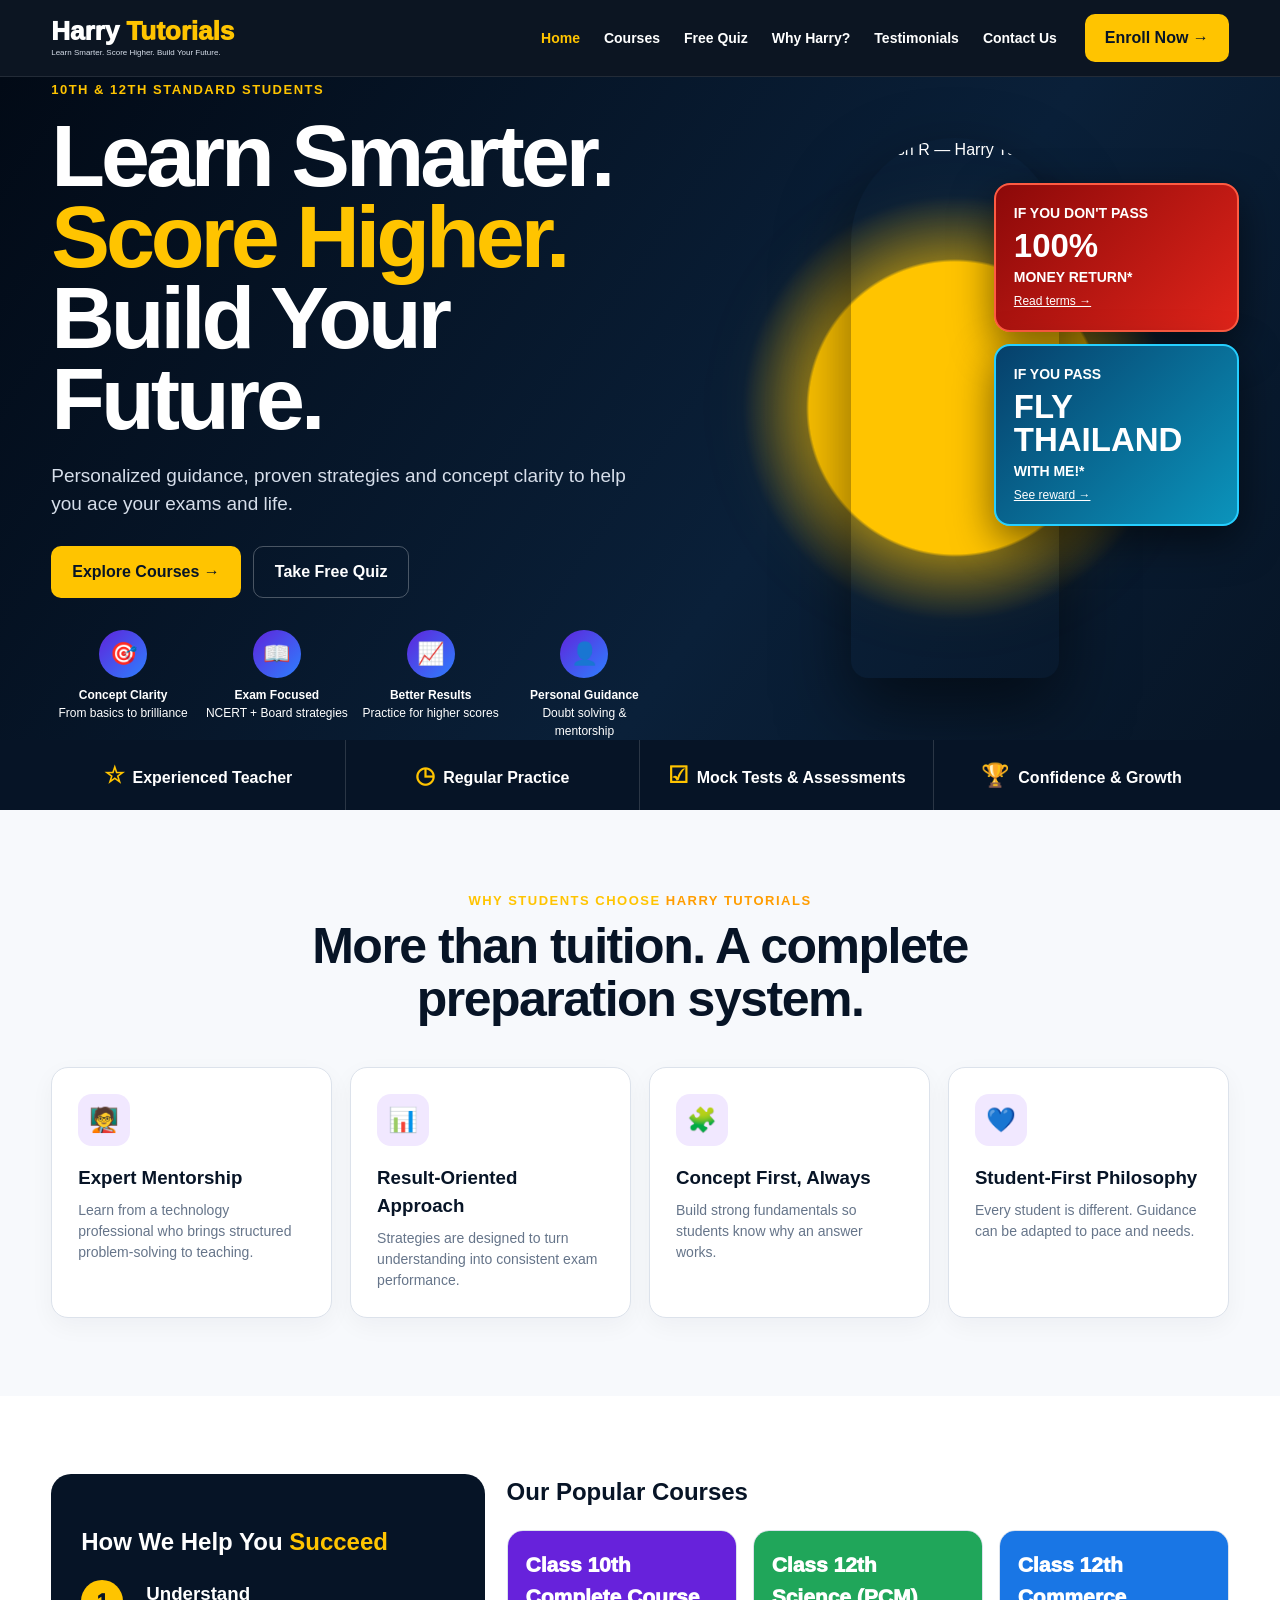
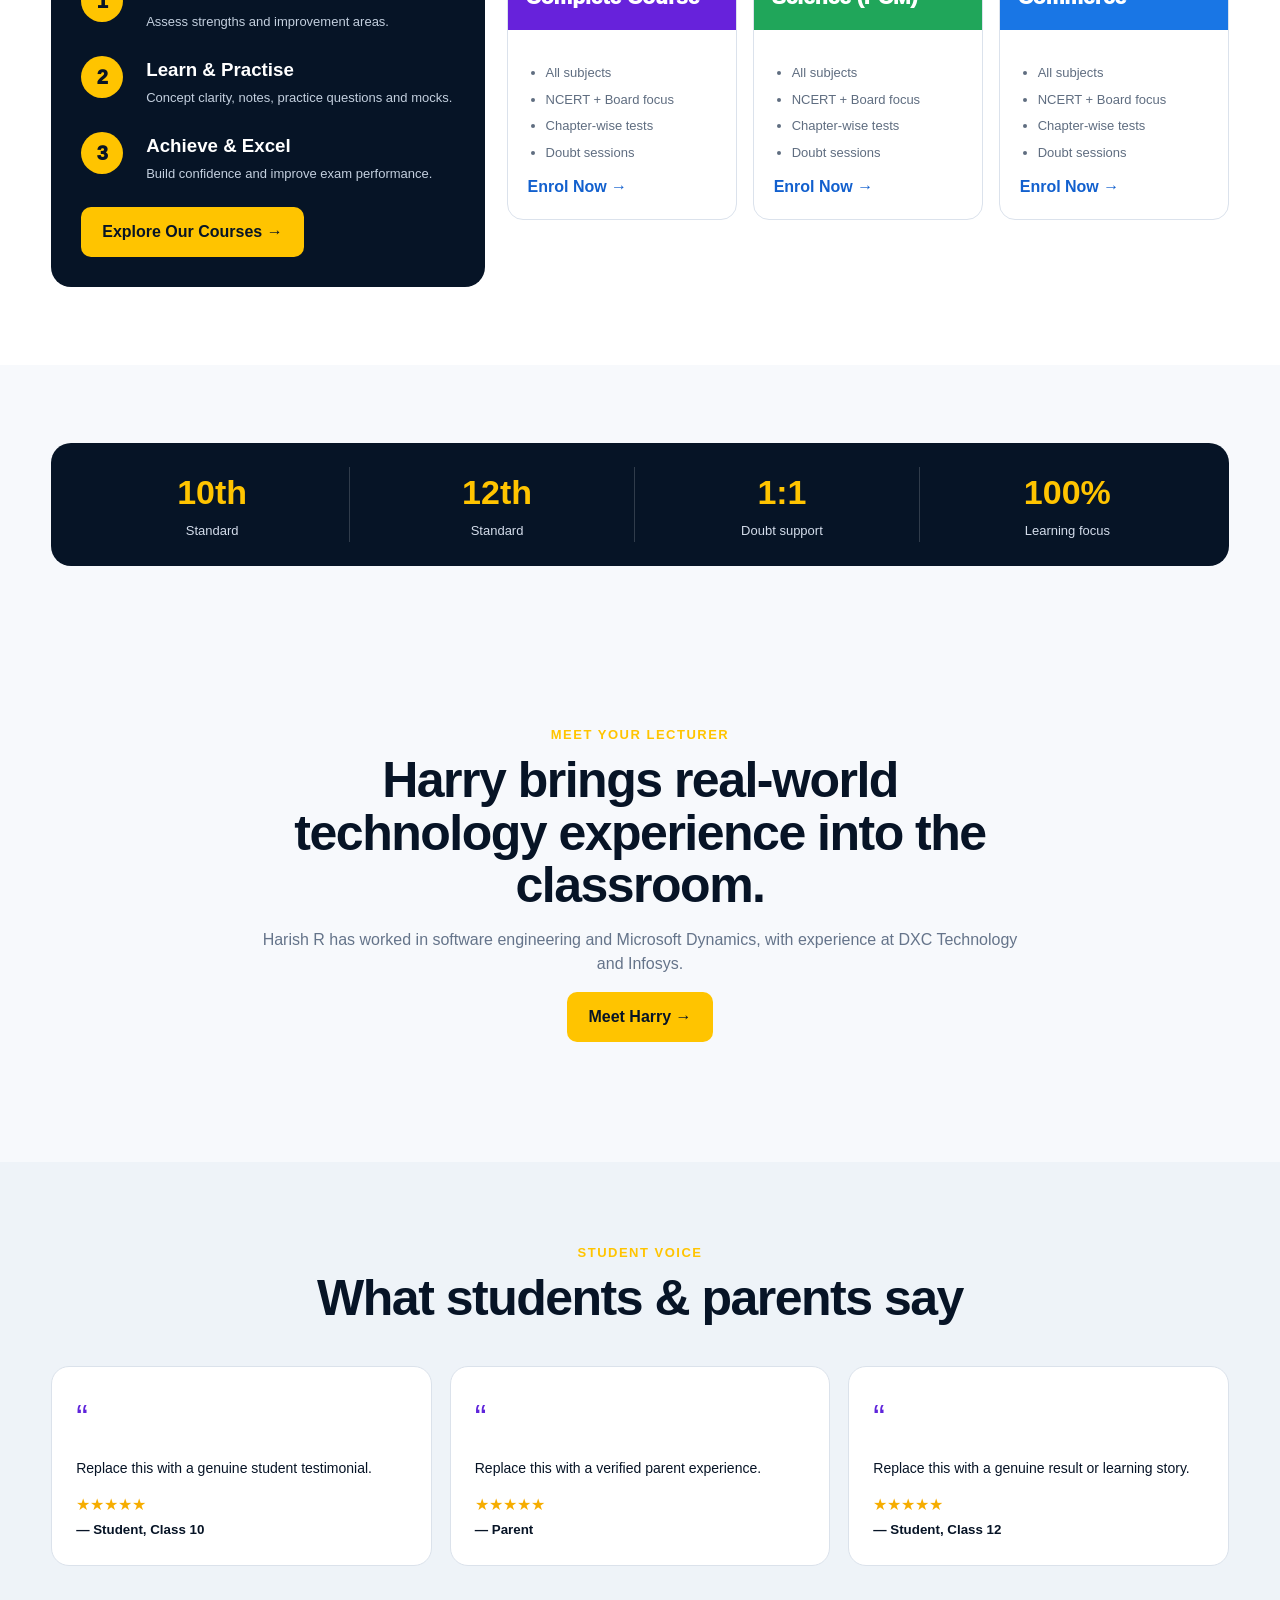
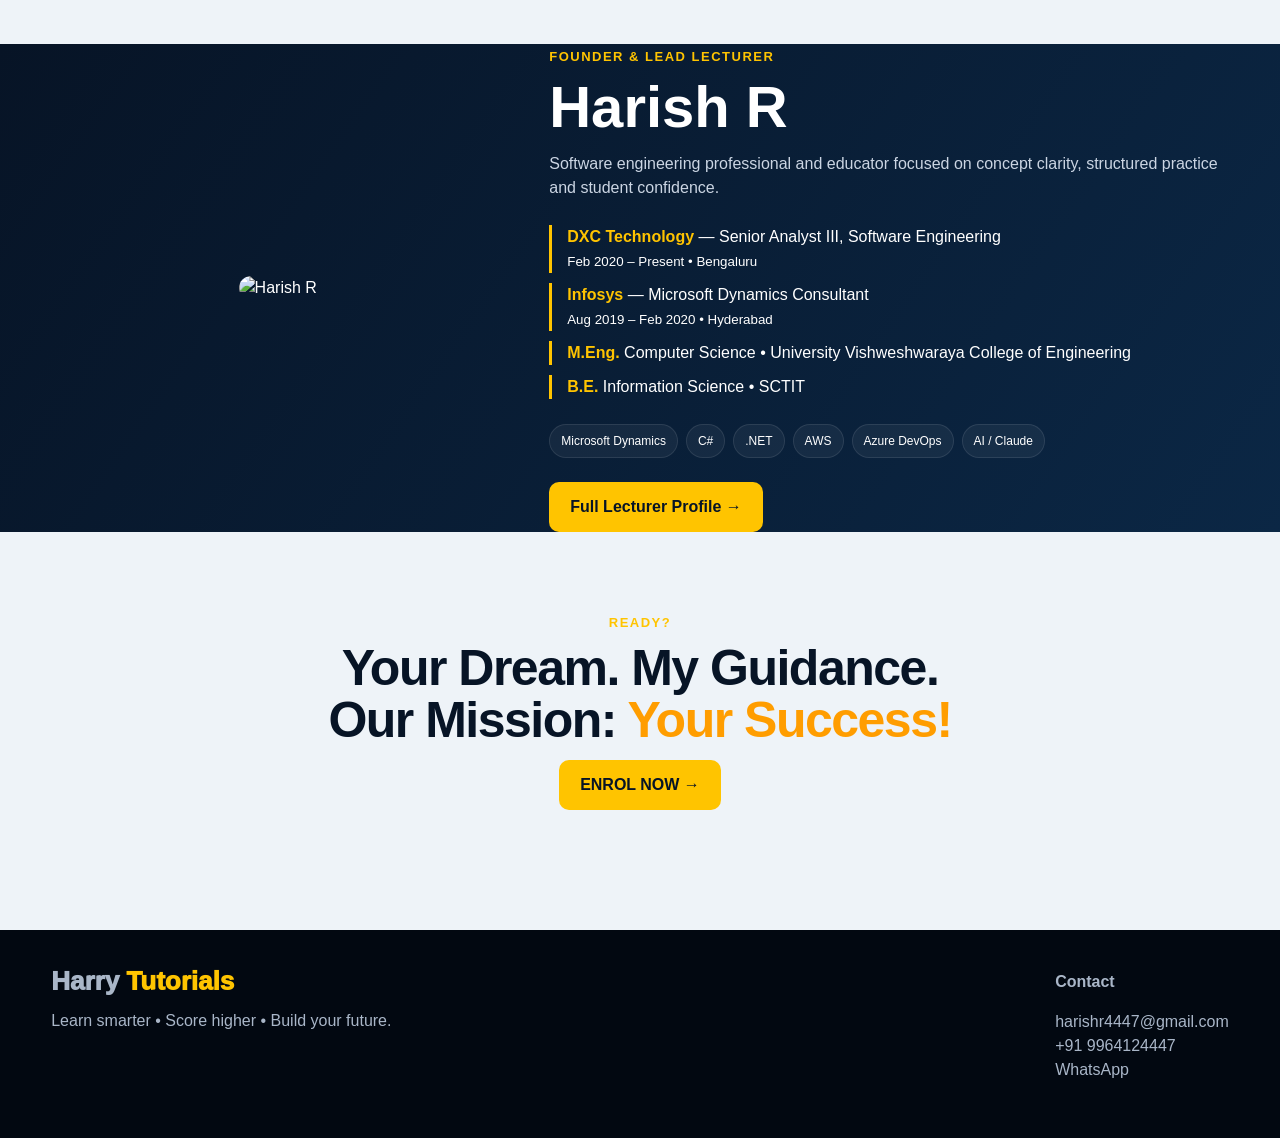
==== commit 0a2851b0: "Add files via upload" ====
--- a/index.html
+++ b/index.html
@@ -1,11 +1,13 @@
-<!doctype html><html lang="en"><head><meta charset="utf-8"><meta name="viewport" content="width=device-width,initial-scale=1"><title>Home | Harry Tutorials</title><meta name="description" content="Harry Tutorials — 10th and 12th standard exam preparation."><link rel="stylesheet" href="style.css"></head><body>
-<nav class="nav"><div class="container navin"><a class="brand" href="index.html">Harry <span>Tutorials</span></a><button class="menu" aria-label="Menu">☰</button><div class="links"><a class="active" href="index.html">Home</a><a class="" href="courses.html">Courses</a><a class="" href="quiz.html">Free Quiz</a><a class="" href="about.html">Why Harry</a><a class="" href="testimonials.html">Testimonials</a><a class="" href="contact.html">Contact</a></div><a class="btn" href="contact.html">Enrol Now</a></div></nav>
-<header class="hero"><div class="container heroGrid"><div><span class="eyebrow">10TH & 12TH STANDARD • EXAM PREPARATION</span><h1>Learn Smarter.<br><span>Score Higher.</span></h1><p>Focused learning, clear concepts, structured practice and personal guidance — led by Harry.</p><div class="actions"><a class="btn" href="courses.html">Explore Courses →</a><a class="btn outline" href="quiz.html">Take Free Quiz</a></div><div class="stats"><div><strong>2</strong><small>School levels</small></div><div><strong>1:1</strong><small>Doubt support</small></div><div><strong>100%</strong><small>Focus on learning</small></div></div></div><div class="heroCard"><img src="assets/harry-home.png" alt="Harry Tutorials promotional artwork"><div class="tag">👨‍🏫 Meet your lecturer — Harry</div></div></div></header>
-<section class="section"><div class="container"><div class="head"><span class="eyebrow">WHY HARRY TUTORIALS</span><h2>A better way to prepare.</h2><p>Learn the idea first, practise with purpose, understand mistakes and build confidence through evidence.</p></div><div class="grid4">
-<div class="card"><div class="icon">🎯</div><h3>Concept Clarity</h3><p>Understand the fundamentals before chasing speed.</p></div><div class="card"><div class="icon">📚</div><h3>Exam Focus</h3><p>Prepare around the syllabus, questions and exam strategy.</p></div><div class="card"><div class="icon">📈</div><h3>Better Results</h3><p>Use practice and feedback to target improvement.</p></div><div class="card"><div class="icon">💡</div><h3>Personal Guidance</h3><p>Get support when a topic or question needs another explanation.</p></div>
-</div></div></section>
-<section class="section offers"><div class="container"><div class="head"><span class="eyebrow">THE BIG PROMISE</span><h2>Study hard. Aim high. Make it count.</h2></div><div class="offerGrid"><div class="offer refund"><b>🛡️ IF YOU DON'T PASS</b><div class="big">100%<br>MONEY RETURN</div><p>Subject to the programme's written terms and eligibility conditions.</p><a class="btn dark" href="guarantee.html">See Guarantee →</a></div><div class="offer thailand"><b>✈️ IF YOU PASS</b><div class="big">CHANCE TO<br>FLY THAILAND</div><p>A chance to fly to Thailand with Harry, subject to written reward terms and eligibility.</p><a class="btn dark" href="thailand.html">See Reward →</a></div></div></div></section>
-<section class="section"><div class="container"><div class="head"><span class="eyebrow">MEET YOUR LECTURER</span><h2>Harry brings a technology mindset to teaching.</h2><p>From software engineering and Microsoft Dynamics to cloud and modern AI tooling, Harry's professional experience brings structured problem-solving into the classroom.</p><a class="btn" href="about.html">Meet Harry →</a></div></div></section>
-<section class="section"><div class="container"><div class="head"><span class="eyebrow">START HERE</span><h2>Not sure what you need?</h2><p>Take the free quiz and get a simple starting point.</p><a class="btn" href="quiz.html">Start Free Quiz →</a></div></div></section>
+<!doctype html><html lang="en"><head><meta charset="utf-8"><meta name="viewport" content="width=device-width,initial-scale=1"><title>Home | Harry Tutorials</title><link rel="stylesheet" href="style.css"></head><body>
+<header class="nav"><div class="container navin"><a class="brand" href="index.html">Harry <span>Tutorials</span><small>Learn Smarter. Score Higher. Build Your Future.</small></a><button class="menu" onclick="toggleMenu()">☰</button><nav class="links"><a class="active" href="index.html">Home</a><a class="" href="courses.html">Courses</a><a class="" href="quiz.html">Free Quiz</a><a class="" href="about.html">Why Harry?</a><a class="" href="testimonials.html">Testimonials</a><a class="" href="contact.html">Contact Us</a></nav><a class="navcta" href="contact.html">Enroll Now →</a></div></header>
+<section class="hero"><div class="container heroGrid"><div><span class="eyebrow">10TH & 12TH STANDARD STUDENTS</span><h1>Learn Smarter.<br><span>Score Higher.</span><br>Build Your Future.</h1><p>Personalized guidance, proven strategies and concept clarity to help you ace your exams and life.</p><div class="heroActions"><a class="btn gold" href="courses.html">Explore Courses →</a><a class="btn outline" href="quiz.html">Take Free Quiz</a></div><div class="heroPoints"><div class="heroPoint"><div class="ico">🎯</div><b>Concept Clarity</b><br>From basics to brilliance</div><div class="heroPoint"><div class="ico">📖</div><b>Exam Focused</b><br>NCERT + Board strategies</div><div class="heroPoint"><div class="ico">📈</div><b>Better Results</b><br>Practice for higher scores</div><div class="heroPoint"><div class="ico">👤</div><b>Personal Guidance</b><br>Doubt solving & mentorship</div></div></div><div class="heroVisual"><img class="portrait" src="assets/harry-portrait.jpg" alt="Harish R — Harry Tutorials"><div class="offerStack"><div class="offerMini red"><b>IF YOU DON'T PASS</b><strong>100%</strong><b>MONEY RETURN*</b><a href="guarantee.html">Read terms →</a></div><div class="offerMini blue"><b>IF YOU PASS</b><strong>FLY THAILAND</strong><b>WITH ME!*</b><a href="thailand.html">See reward →</a></div></div></div></div></section>
+<div class="trust"><div class="container trustGrid"><div class="trustItem"><span>☆</span>Experienced Teacher</div><div class="trustItem"><span>◷</span>Regular Practice</div><div class="trustItem"><span>☑</span>Mock Tests & Assessments</div><div class="trustItem"><span>🏆</span>Confidence & Growth</div></div></div>
+<section class="section"><div class="container"><div class="head"><span class="eyebrow">WHY STUDENTS CHOOSE <span class="goldText">HARRY TUTORIALS</span></span><h2>More than tuition. A complete preparation system.</h2></div><div class="cards4"><div class="card"><div class="icon">🧑‍🏫</div><h3>Expert Mentorship</h3><p>Learn from a technology professional who brings structured problem-solving to teaching.</p></div><div class="card"><div class="icon">📊</div><h3>Result-Oriented Approach</h3><p>Strategies are designed to turn understanding into consistent exam performance.</p></div><div class="card"><div class="icon">🧩</div><h3>Concept First, Always</h3><p>Build strong fundamentals so students know why an answer works.</p></div><div class="card"><div class="icon">💙</div><h3>Student-First Philosophy</h3><p>Every student is different. Guidance can be adapted to pace and needs.</p></div></div></div></section>
+<section class="section success"><div class="container successGrid"><div class="stepsPanel"><h2>How We Help You <span style="color:#ffc400">Succeed</span></h2><div class="step"><div class="num">1</div><div><h3>Understand</h3><p>Assess strengths and improvement areas.</p></div></div><div class="step"><div class="num">2</div><div><h3>Learn & Practise</h3><p>Concept clarity, notes, practice questions and mocks.</p></div></div><div class="step"><div class="num">3</div><div><h3>Achieve & Excel</h3><p>Build confidence and improve exam performance.</p></div></div><a class="btn gold" href="courses.html">Explore Our Courses →</a></div><div><h2 style="margin-top:0">Our Popular Courses</h2><div class="courseGrid"><div class="course"><div class="courseTop purple">Class 10th<br>Complete Course</div><div class="courseBody"><ul><li>All subjects</li><li>NCERT + Board focus</li><li>Chapter-wise tests</li><li>Doubt sessions</li></ul><a href="courses.html">Enrol Now →</a></div></div><div class="course"><div class="courseTop green">Class 12th<br>Science (PCM)</div><div class="courseBody"><ul><li>All subjects</li><li>NCERT + Board focus</li><li>Chapter-wise tests</li><li>Doubt sessions</li></ul><a href="courses.html">Enrol Now →</a></div></div><div class="course"><div class="courseTop blue">Class 12th<br>Commerce</div><div class="courseBody"><ul><li>All subjects</li><li>NCERT + Board focus</li><li>Chapter-wise tests</li><li>Doubt sessions</li></ul><a href="courses.html">Enrol Now →</a></div></div></div></div></div></section>
+<section class="section"><div class="container"><div class="metrics"><div class="metric"><strong>10th</strong><span>Standard</span></div><div class="metric"><strong>12th</strong><span>Standard</span></div><div class="metric"><strong>1:1</strong><span>Doubt support</span></div><div class="metric"><strong>100%</strong><span>Learning focus</span></div></div></div></section>
+<section class="section"><div class="container"><div class="head"><span class="eyebrow">MEET YOUR LECTURER</span><h2>Harry brings real-world technology experience into the classroom.</h2><p>Harish R has worked in software engineering and Microsoft Dynamics, with experience at DXC Technology and Infosys.</p><a class="btn gold" href="about.html">Meet Harry →</a></div></div></section>
+<section class="section" style="background:#eef3f8"><div class="container"><div class="head"><span class="eyebrow">STUDENT VOICE</span><h2>What students & parents say</h2></div><div class="testimonials"><div class="quote"><div class="q">“</div><p>Replace this with a genuine student testimonial.</p><div class="stars">★★★★★</div><small>— Student, Class 10</small></div><div class="quote"><div class="q">“</div><p>Replace this with a verified parent experience.</p><div class="stars">★★★★★</div><small>— Parent</small></div><div class="quote"><div class="q">“</div><p>Replace this with a genuine result or learning story.</p><div class="stars">★★★★★</div><small>— Student, Class 12</small></div></div></div></section>
+<section class="lecturer"><div class="container lectGrid"><div class="lectImg"><img src="assets/harry-portrait.jpg" alt="Harish R"></div><div class="lectText"><span class="eyebrow">FOUNDER & LEAD LECTURER</span><h2>Harish R</h2><p>Software engineering professional and educator focused on concept clarity, structured practice and student confidence.</p><div class="timeline"><div><b>DXC Technology</b> — Senior Analyst III, Software Engineering<br><small>Feb 2020 – Present • Bengaluru</small></div><div><b>Infosys</b> — Microsoft Dynamics Consultant<br><small>Aug 2019 – Feb 2020 • Hyderabad</small></div><div><b>M.Eng.</b> Computer Science • University Vishweshwaraya College of Engineering</div><div><b>B.E.</b> Information Science • SCTIT</div></div><div class="pills"><span class="pill">Microsoft Dynamics</span><span class="pill">C#</span><span class="pill">.NET</span><span class="pill">AWS</span><span class="pill">Azure DevOps</span><span class="pill">AI / Claude</span></div><br><a class="btn gold" href="about.html">Full Lecturer Profile →</a></div></div></section>
+<section class="section" style="background:#eef3f8"><div class="container"><div class="head"><span class="eyebrow">READY?</span><h2>Your Dream. My Guidance.<br>Our Mission: <span class="goldText">Your Success!</span></h2><a class="btn gold" href="contact.html">ENROL NOW →</a></div></div></section>
 
-<footer class="footer"><div class="container footerGrid"><div><div class="brand">Harry <span>Tutorials</span></div><p>Learn smarter • Score higher</p></div><div><a href="mailto:harishr4447@gmail.com">harishr4447@gmail.com</a><br><a href="tel:+919964124447">+91 9964124447</a></div></div></footer><script src="script.js"></script></body></html>+<footer class="footer"><div class="container footerGrid"><div><div class="brand">Harry <span>Tutorials</span></div><p>Learn smarter • Score higher • Build your future.</p></div><div><b>Contact</b><p><a href="mailto:harishr4447@gmail.com">harishr4447@gmail.com</a><br><a href="tel:+919964124447">+91 9964124447</a><br><a href="https://wa.me/919964124447">WhatsApp</a></p></div></div></footer><script src="script.js"></script></body></html>
--- a/style.css
+++ b/style.css
@@ -1,18 +1,19 @@
 
-:root{--ink:#071426;--navy:#061a31;--navy2:#0b2442;--gold:#ffc400;--gold2:#ff9d00;--muted:#aebbd0;--white:#fff;--red:#c71916;--cyan:#18bce9;--green:#25cf78}
-*{box-sizing:border-box}html{scroll-behavior:smooth}body{margin:0;font-family:Inter,Arial,sans-serif;background:#030a14;color:var(--white);line-height:1.55}a{text-decoration:none;color:inherit}.container{width:min(1160px,92%);margin:auto}
-.nav{position:sticky;top:0;z-index:50;background:rgba(3,10,20,.9);backdrop-filter:blur(15px);border-bottom:1px solid #ffffff12}.navin{height:72px;display:flex;align-items:center;justify-content:space-between;gap:18px}.brand{font-weight:950;font-size:25px}.brand span{color:var(--gold)}.links{display:flex;gap:22px;font-size:14px;color:#d9e2ef}.links a:hover,.links .active{color:var(--gold)}.menu{display:none;background:none;border:0;color:white;font-size:27px}
-.btn{display:inline-flex;align-items:center;justify-content:center;padding:13px 21px;border-radius:999px;background:var(--gold);color:#061426;font-weight:900;border:0;cursor:pointer;transition:.2s}.btn:hover{transform:translateY(-2px)}.btn.outline{background:transparent;color:#fff;border:1px solid #ffffff2d}.btn.dark{background:#061426;color:white}
-.hero{min-height:calc(100vh - 72px);display:grid;place-items:center;background:radial-gradient(circle at 75% 20%,#16466d55,transparent 38%),linear-gradient(135deg,#020812,#071d35);overflow:hidden}.heroGrid{display:grid;grid-template-columns:1.05fr .95fr;gap:50px;align-items:center;padding:70px 0}.eyebrow{color:var(--gold);font-weight:900;letter-spacing:2px;font-size:12px}.hero h1{font-size:clamp(48px,7vw,86px);line-height:.92;letter-spacing:-4px;margin:12px 0 22px}.hero h1 span{color:var(--gold)}.hero p{font-size:19px;color:var(--muted);max-width:650px}.actions{display:flex;gap:12px;flex-wrap:wrap;margin:28px 0}.stats{display:flex;gap:30px;flex-wrap:wrap;margin-top:30px}.stats strong{display:block;color:var(--gold);font-size:22px}.stats small{color:#c4cedd}.heroCard{position:relative}.heroCard img{width:100%;display:block;border-radius:24px;border:1px solid #ffffff1c;box-shadow:0 35px 90px #0008}.tag{position:absolute;background:white;color:#061426;padding:12px 16px;border-radius:16px;font-weight:900;bottom:18px;left:-18px;box-shadow:0 15px 40px #0008}
-.section{padding:86px 0}.head{text-align:center;max-width:760px;margin:0 auto 44px}.head .eyebrow{display:block}.head h2{font-size:clamp(34px,5vw,55px);line-height:1.02;margin:8px 0 13px;letter-spacing:-2px}.head p{color:var(--muted)}
-.grid4{display:grid;grid-template-columns:repeat(4,1fr);gap:18px}.card{background:linear-gradient(160deg,#0c2747,#07172b);border:1px solid #ffffff10;border-radius:20px;padding:25px}.card:hover{border-color:#ffc40055;transform:translateY(-4px)}.card{transition:.2s}.icon{font-size:24px;width:48px;height:48px;border-radius:14px;background:var(--gold);color:#071426;display:grid;place-items:center;margin-bottom:17px}.card h3{margin:0 0 8px}.card p{margin:0;color:var(--muted);font-size:14px}
-.offers{background:linear-gradient(135deg,#08182d,#0b1e38)}.offerGrid{display:grid;grid-template-columns:1fr 1fr;gap:20px}.offer{padding:34px;border-radius:24px;min-height:280px;display:flex;flex-direction:column;justify-content:center}.refund{background:linear-gradient(135deg,#650908,#c71b12);border:2px solid #ff5b42}.thailand{background:linear-gradient(135deg,#06365b,#0784a8);border:2px solid #28c8ff}.offer .big{font-size:clamp(40px,5vw,68px);font-weight:1000;line-height:.9;margin:11px 0}.fine{font-size:12px;color:#ffffffb8;margin-top:13px}
-.lecturer{display:grid;grid-template-columns:.8fr 1.2fr;gap:35px;align-items:stretch}.profile{background:linear-gradient(160deg,#0c2747,#07172b);border:1px solid #ffffff12;border-radius:24px;padding:30px}.avatar{width:110px;height:110px;border-radius:50%;background:linear-gradient(135deg,var(--gold),#ff7d00);color:#061426;display:grid;place-items:center;font-size:36px;font-weight:1000;margin-bottom:20px}.profile h3{font-size:30px;margin:0}.role{color:var(--gold);font-weight:800}.bio{color:var(--muted)}.timeline{display:grid;gap:14px}.item{background:#071a30;border:1px solid #ffffff10;border-radius:18px;padding:20px}.item b{color:var(--gold)}.item span{display:block;color:var(--muted);font-size:14px}.pills{display:flex;gap:8px;flex-wrap:wrap;margin-top:18px}.pill{padding:7px 11px;border-radius:999px;background:#ffffff0b;border:1px solid #ffffff12;font-size:12px;color:#d7e1ed}
-.courses{display:grid;grid-template-columns:repeat(3,1fr);gap:20px}.course{padding:27px;border-radius:22px;background:#081b31;border:1px solid #ffffff10}.course h3{font-size:23px}.course ul{padding-left:19px;color:var(--muted)}.course li{margin:7px 0}.course .price{font-size:25px;font-weight:950;color:var(--gold)}
-.quiz{max-width:760px;margin:auto;background:#081b31;border:1px solid #ffffff10;border-radius:24px;padding:30px}.progress{height:8px;background:#ffffff12;border-radius:9px;overflow:hidden;margin:20px 0 28px}.progress i{display:block;height:100%;width:0;background:var(--gold);transition:.3s}.question{display:none}.question.active{display:block}.question h3{font-size:23px}.answers{display:grid;gap:10px}.answers button{padding:15px;text-align:left;background:#ffffff08;border:1px solid #ffffff16;color:white;border-radius:13px;cursor:pointer}.answers button:hover{border-color:var(--gold);background:#ffc40012}.quizResult{text-align:center}.score{font-size:70px;font-weight:1000;color:var(--gold)}
-.faq{max-width:850px;margin:auto}.faq details{background:#081b31;border:1px solid #ffffff10;border-radius:14px;padding:16px 20px;margin:10px 0}.faq summary{font-weight:800;cursor:pointer}.faq p{color:var(--muted)}
-.contactGrid{display:grid;grid-template-columns:1fr 1fr;gap:20px}.panel{background:#081b31;border:1px solid #ffffff10;border-radius:22px;padding:28px}.form{display:grid;gap:13px}.form label{font-size:13px;color:#d7e1ed}.form input,.form select,.form textarea{width:100%;padding:13px;border-radius:12px;border:1px solid #ffffff16;background:#030b17;color:#fff}.form textarea{min-height:120px;resize:vertical}.contactLinks{display:grid;gap:12px}.contactLink{padding:17px;border-radius:15px;background:#ffffff08;border:1px solid #ffffff10}.contactLink b{display:block;color:var(--gold)}
-.footer{padding:38px 0;background:#01050b;color:#8290a3}.footerGrid{display:flex;justify-content:space-between;gap:20px;flex-wrap:wrap}.footer a:hover{color:var(--gold)}
-.toast{position:fixed;right:18px;bottom:18px;background:var(--gold);color:#061426;padding:13px 17px;border-radius:999px;font-weight:900;box-shadow:0 12px 35px #0008;z-index:60}
-@media(max-width:850px){.links{display:none}.menu{display:block}.heroGrid,.lecturer,.offerGrid,.contactGrid{grid-template-columns:1fr}.grid4{grid-template-columns:1fr 1fr}.courses{grid-template-columns:1fr}.hero{min-height:auto}.heroGrid{padding:55px 0}.tag{left:10px}}
-@media(max-width:520px){.grid4{grid-template-columns:1fr}.hero h1{letter-spacing:-2px}.section{padding:62px 0}}
+:root{--navy:#061426;--navy2:#0b2039;--gold:#ffc400;--gold2:#ff9d00;--red:#d71916;--cyan:#18c9ff;--green:#24cf78;--ink:#071426;--muted:#65748a;--light:#f7f9fc}
+*{box-sizing:border-box}html{scroll-behavior:smooth}body{margin:0;font-family:Arial,Helvetica,sans-serif;color:var(--ink);background:var(--light);line-height:1.5}a{text-decoration:none;color:inherit}.container{width:min(1180px,92%);margin:auto}
+.nav{position:sticky;top:0;z-index:100;background:rgba(3,12,25,.96);color:#fff;border-bottom:1px solid #ffffff18}.navin{height:76px;display:flex;align-items:center;gap:28px}.brand{font-weight:950;font-size:26px;line-height:.9}.brand span{color:var(--gold)}.brand small{display:block;font-size:8px;font-weight:500;color:#d7dfeb;margin-top:5px}.links{display:flex;gap:24px;align-items:center;margin-left:auto;font-weight:700;font-size:14px}.links a:hover,.links .active{color:var(--gold)}.navcta{background:var(--gold);color:var(--ink);padding:12px 20px;border-radius:10px;font-weight:900}.menu{display:none;margin-left:auto;background:none;color:white;border:0;font-size:28px}
+.btn{display:inline-flex;align-items:center;justify-content:center;padding:13px 21px;border-radius:10px;font-weight:900;border:0;cursor:pointer;transition:.2s}.btn.gold{background:var(--gold);color:var(--ink)}.btn.dark{background:var(--navy);color:#fff}.btn.outline{border:1px solid #ffffff45;color:#fff;background:transparent}.btn:hover{transform:translateY(-2px)}
+.hero{background:linear-gradient(125deg,#020a16,#0a2039 62%,#071526);color:#fff;overflow:hidden}.heroGrid{display:grid;grid-template-columns:1.05fr .95fr;min-height:650px;align-items:center;gap:25px}.eyebrow{color:var(--gold);font-size:13px;font-weight:900;letter-spacing:1.5px;text-transform:uppercase}.hero h1{font-size:clamp(50px,7vw,88px);line-height:.92;letter-spacing:-4px;margin:15px 0 22px}.hero h1 span{color:var(--gold)}.hero p{font-size:19px;color:#d6deea;max-width:620px}.heroActions{display:flex;gap:12px;flex-wrap:wrap;margin:27px 0}.heroPoints{display:grid;grid-template-columns:repeat(4,1fr);gap:10px;margin-top:32px}.heroPoint{font-size:12px;text-align:center}.heroPoint .ico{margin:auto auto 8px;width:48px;height:48px;border-radius:50%;display:grid;place-items:center;font-size:22px;background:linear-gradient(135deg,#5f24db,#2d80ff)}.heroVisual{position:relative;height:570px;display:flex;align-items:center;justify-content:center}.heroVisual:before{content:"";position:absolute;width:430px;height:430px;border-radius:50%;background:radial-gradient(circle,#ffc400 0 48%,#ffc40066 49%,transparent 70%);filter:drop-shadow(0 0 30px #ffc40044)}.portrait{position:relative;height:540px;width:auto;max-width:100%;object-fit:cover;object-position:center top;border-radius:120px 120px 20px 20px;mix-blend-mode:normal;box-shadow:0 30px 70px #0008}.offerStack{position:absolute;right:-10px;top:60px;width:245px;display:grid;gap:12px}.offerMini{border-radius:16px;padding:18px;color:#fff;box-shadow:0 14px 40px #0008}.offerMini.red{background:linear-gradient(135deg,#8c0909,#df241a);border:2px solid #ff5b42}.offerMini.blue{background:linear-gradient(135deg,#06406b,#0b94bc);border:2px solid #26cfff}.offerMini b{display:block;font-size:14px}.offerMini strong{display:block;font-size:33px;line-height:1;margin:5px 0}.offerMini a{text-decoration:underline;font-size:12px}
+.trust{background:var(--navy);color:#fff}.trustGrid{display:grid;grid-template-columns:repeat(4,1fr);gap:0}.trustItem{padding:18px;text-align:center;border-right:1px solid #ffffff25;font-weight:800}.trustItem:last-child{border:0}.trustItem span{color:var(--gold);font-size:23px;margin-right:8px}
+.section{padding:78px 0}.head{text-align:center;max-width:760px;margin:0 auto 42px}.head h2{font-size:clamp(32px,5vw,50px);line-height:1.05;margin:8px 0 13px;letter-spacing:-1.5px}.head p{color:var(--muted)}.goldText{color:var(--gold2)}
+.cards4{display:grid;grid-template-columns:repeat(4,1fr);gap:18px}.card{background:#fff;border:1px solid #dce2eb;border-radius:17px;padding:26px;box-shadow:0 8px 24px #0614260b;transition:.2s}.card:hover{transform:translateY(-5px);box-shadow:0 15px 35px #06142618}.icon{width:52px;height:52px;border-radius:14px;display:grid;place-items:center;font-size:24px;background:#f1e8ff;margin-bottom:18px}.card h3{margin:0 0 8px}.card p{color:#66758a;margin:0;font-size:14px}
+.success{background:#fff}.successGrid{display:grid;grid-template-columns:.75fr 1.25fr;gap:22px}.stepsPanel{background:var(--navy);color:#fff;border-radius:20px;padding:30px}.step{display:grid;grid-template-columns:50px 1fr;gap:15px;margin:20px 0}.num{width:42px;height:42px;border-radius:50%;background:var(--gold);color:var(--ink);display:grid;place-items:center;font-weight:950;font-size:20px}.step h3{margin:0}.step p{margin:4px 0;color:#c3cfde;font-size:13px}.courseGrid{display:grid;grid-template-columns:repeat(3,1fr);gap:16px}.course{border:1px solid #dbe2ec;border-radius:16px;overflow:hidden;background:#fff}.courseTop{padding:18px;color:#fff;font-weight:950;font-size:21px}.purple{background:#6722db}.green{background:#20a65a}.blue{background:#1976e5}.courseBody{padding:20px}.courseBody ul{padding-left:18px;color:#5f6d80;font-size:13px}.courseBody li{margin:7px 0}.courseBody a{color:#1260ce;font-weight:900}
+.metrics{background:var(--navy);color:#fff;border-radius:20px;padding:24px;display:grid;grid-template-columns:repeat(4,1fr);gap:10px}.metric{text-align:center;border-right:1px solid #ffffff2c}.metric:last-child{border:0}.metric strong{display:block;color:var(--gold);font-size:34px}.metric span{font-size:13px;color:#d3dcea}
+.testimonials{display:grid;grid-template-columns:repeat(3,1fr);gap:18px}.quote{background:#fff;border:1px solid #dbe2eb;border-radius:18px;padding:24px}.quote .q{font-size:35px;color:#5f24db}.stars{color:#f6ad00}.quote p{font-size:14px}.quote small{font-weight:800}
+.lecturer{background:linear-gradient(125deg,#071426,#0b2745);color:#fff}.lectGrid{display:grid;grid-template-columns:.8fr 1.2fr;gap:45px;align-items:center}.lectImg{position:relative;text-align:center}.lectImg img{height:460px;max-width:100%;object-fit:cover;border-radius:25px}.lectText h2{font-size:clamp(35px,5vw,58px);line-height:1;margin:10px 0}.lectText p{color:#cbd5e3}.timeline{display:grid;gap:10px;margin:25px 0}.timeline div{border-left:3px solid var(--gold);padding-left:15px}.timeline b{color:var(--gold)}.pills{display:flex;gap:8px;flex-wrap:wrap}.pill{padding:7px 11px;background:#ffffff0d;border:1px solid #ffffff18;border-radius:999px;font-size:12px}
+.quizWrap{max-width:760px;margin:auto;background:#fff;border-radius:20px;border:1px solid #dbe2eb;padding:30px}.progress{height:8px;background:#e7ebf1;border-radius:9px;overflow:hidden;margin-bottom:25px}.progress i{display:block;height:100%;width:0;background:var(--gold)}.question{display:none}.question.active{display:block}.answers{display:grid;gap:10px}.answers button{padding:14px;border:1px solid #d9e0e9;background:#f8fafc;border-radius:11px;text-align:left;cursor:pointer}.answers button:hover{border-color:var(--gold);background:#fff9dc}.quizResult{text-align:center}.score{font-size:68px;font-weight:950;color:var(--gold2)}
+.offerPage{background:#eef3f8}.offerLarge{border-radius:25px;padding:45px;color:#fff;margin-bottom:22px}.offerLarge h2{font-size:55px;line-height:1;margin:8px 0}.offerLarge.red{background:linear-gradient(135deg,#730909,#d51d13)}.offerLarge.blue{background:linear-gradient(135deg,#063c66,#078cb5)}.offerLarge p{max-width:700px;color:#fff;opacity:.9}
+.contactGrid{display:grid;grid-template-columns:1fr 1fr;gap:22px}.panel{background:#fff;border:1px solid #dbe2eb;border-radius:20px;padding:28px}.form{display:grid;gap:12px}.form label{font-size:13px;font-weight:800}.form input,.form select,.form textarea{width:100%;padding:13px;border:1px solid #ccd5e1;border-radius:10px;font:inherit}.form textarea{min-height:120px}.contactLinks{display:grid;gap:12px}.contactLink{padding:18px;border:1px solid #dbe2eb;border-radius:13px}.contactLink b{display:block;color:#1260ce}
+.footer{background:#020811;color:#a9b6c8;padding:40px 0}.footerGrid{display:flex;justify-content:space-between;gap:20px;flex-wrap:wrap}.footer a:hover{color:var(--gold)}
+@media(max-width:900px){.links{display:none}.menu{display:block}.navin .navcta{display:none}.heroGrid,.successGrid,.lectGrid,.contactGrid{grid-template-columns:1fr}.heroVisual{height:520px}.offerStack{right:0}.cards4{grid-template-columns:1fr 1fr}.courseGrid{grid-template-columns:1fr}.testimonials{grid-template-columns:1fr}.heroPoints{grid-template-columns:1fr 1fr}.trustGrid,.metrics{grid-template-columns:1fr 1fr}.trustItem:nth-child(2){border-right:0}}
+@media(max-width:550px){.hero h1{font-size:52px}.heroVisual{height:500px}.portrait{height:430px}.heroVisual:before{width:330px;height:330px}.offerStack{width:180px;top:25px}.offerMini{padding:12px}.offerMini strong{font-size:24px}.cards4,.heroPoints,.trustGrid,.metrics{grid-template-columns:1fr}.trustItem{border-right:0;border-bottom:1px solid #ffffff22}.section{padding:60px 0}}
